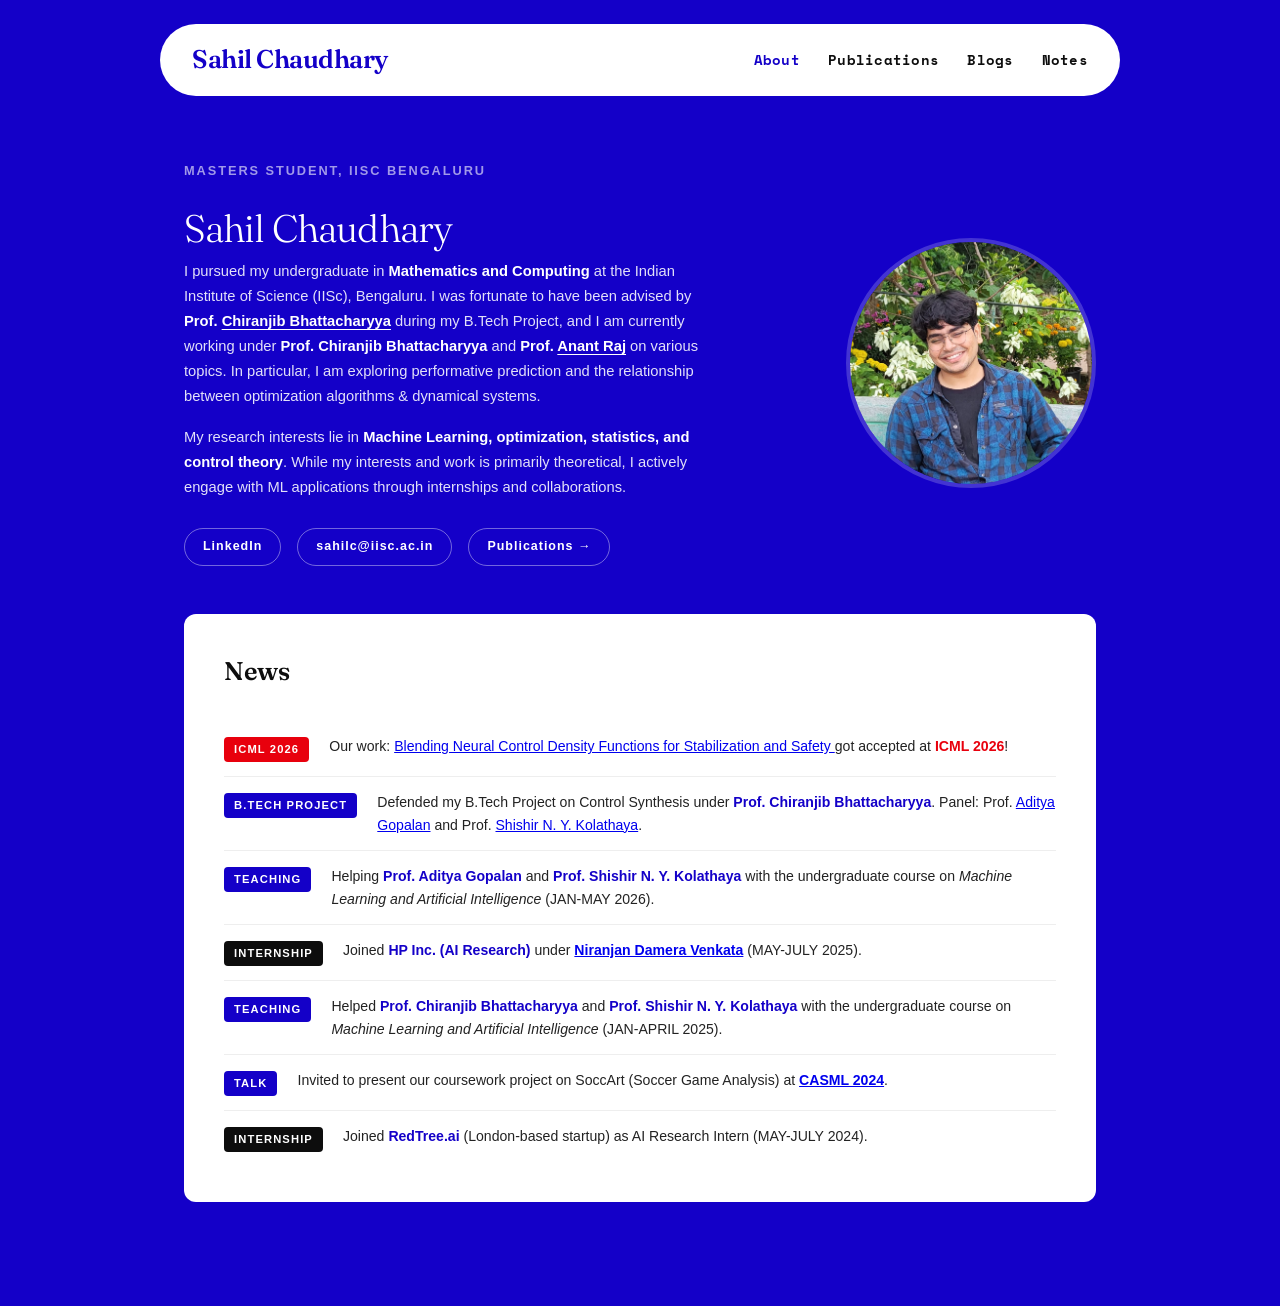
==== index.html @ 8eb92d59 "made some style changes" ====
<!DOCTYPE html>
<html lang="en">
<head>
  <meta charset="UTF-8" />
  <meta name="viewport" content="width=device-width, initial-scale=1.0" />
  <title>Sahil Chaudhary</title>
  <link rel="stylesheet" href="style.css" />
</head>
<body>

  <nav>
    <a href="index.html" class="nav-name">Sahil Chaudhary</a>
    <ul class="nav-links">
      <li><a href="index.html" class="active">About</a></li>
      <li><a href="publications.html">Publications</a></li>
      <li><a href="blogs.html">Blogs</a></li>
      <li><a href="notes.html">Notes</a></li>
    </ul>
  </nav>

  <div class="page">

    <!-- HERO -->
    <section class="hero">
      <div class="hero-text">
        <p class="role">Masters Student, IISc Bengaluru</p>
        <h1>Sahil Chaudhary</h1>
        <p>
          I pursued my undergraduate in <strong>Mathematics and Computing</strong> at the
          Indian Institute of Science (IISc), Bengaluru. I was fortunate to have been
          advised by <strong>Prof. <a href="https://mllab.csa.iisc.ac.in/">Chiranjib Bhattacharyya</a> </strong> during my B.Tech Project,
          and I am currently working under <strong>Prof. Chiranjib Bhattacharyya</strong> and <strong>Prof. <a href="https://anantrajml.github.io/">Anant Raj</a> </strong> on various topics. In particular, I am exploring performative prediction and the relationship between optimization algorithms & dynamical systems.
        </p>
        <p>
          My research interests lie in <strong>Machine Learning, optimization, statistics,
          and control theory</strong>. While my interests and work is primarily theoretical, I actively
          engage with ML applications through internships and collaborations.
        </p>
        <div class="contact-links">
          <a href="https://www.linkedin.com/in/sahil-chaudhary-a479a2197/" target="_blank">LinkedIn</a>
          <a href="mailto:sahilc@iisc.ac.in">sahilc@iisc.ac.in</a>
          <a href="publications.html">Publications →</a>
        </div>
      </div>
      <!-- Replace 'photo.jpg' with your actual photo filename -->
      <img src="photos/photo1.jpg" alt="Sahil Chaudhary" class="hero-photo" />
    </section>

    <!-- NEWS -->
    <div class="card">
      <h2>News</h2>

      <div class="news-item">
        <span class="news-tag red">ICML 2026</span>
        <span class="news-text">
          Our work: <a href="https://icml.cc/virtual/2026/poster/64872"> Blending Neural Control Density Functions for Stabilization and Safety </a> got accepted at
          <span class="highlight">ICML 2026</span>!
        </span>
      </div>

      <div class="news-item">
        <span class="news-tag">B.Tech Project</span>
        <span class="news-text">
          Defended my B.Tech Project on Control Synthesis under <strong>Prof. Chiranjib Bhattacharyya</strong>.
          Panel: Prof. <a href="https://ece.iisc.ac.in/~aditya/">Aditya Gopalan</a> and Prof. <a href="https://www.shishirny.com/">Shishir N. Y. Kolathaya</a>.
        </span>
      </div>

      <div class="news-item">
        <span class="news-tag">Teaching</span>
        <span class="news-text">
          Helping <strong>Prof. Aditya Gopalan</strong> and <strong>Prof. Shishir N. Y. Kolathaya</strong>
          with the undergraduate course on <em>Machine Learning and Artificial Intelligence</em> (JAN-MAY 2026).
        </span>
      </div>

      <div class="news-item">
        <span class="news-tag dark">Internship</span>
        <span class="news-text">
          Joined <strong>HP Inc. (AI Research)</strong> under <strong><a href="https://scholar.google.com/citations?user=daDIHuUAAAAJ&hl=en">Niranjan Damera Venkata</a></strong> (MAY-JULY 2025).
        </span>
      </div>

      <div class="news-item">
        <span class="news-tag">Teaching</span>
        <span class="news-text">
          Helped <strong>Prof. Chiranjib Bhattacharyya</strong> and <strong>Prof. Shishir N. Y. Kolathaya</strong>
          with the undergraduate course on <em>Machine Learning and Artificial Intelligence</em> (JAN-APRIL 2025).
        </span>
      </div>

      <div class="news-item">
        <span class="news-tag">Talk</span>
        <span class="news-text">
          Invited to present our coursework project on SoccArt (Soccer Game Analysis) at <strong><a href="https://drive.google.com/file/d/1hirgK0zY9FAe-H6pgL078__mzRMjhYb8/view?usp=sharing"> CASML 2024</a></strong>.
        </span>
      </div>

      <div class="news-item">
        <span class="news-tag dark">Internship</span>
        <span class="news-text">
          Joined <strong>RedTree.ai</strong> (London-based startup) as AI Research Intern (MAY-JULY 2024).
        </span>
      </div>

    </div>

  </div>

</body>
</html>
---- style.css ----
@import url('https://fonts.googleapis.com/css2?family=Space+Mono:wght@400;700&family=Fraunces:ital,wght@0,300;0,600;1,300&display=swap');

:root {
  --blue: #1400C8;
  --white: #FFFFFF;
  --off-white: #F4F2EE;
  --red: #E8000D;
  --dark: #0D0D0D;
  --card-bg: #FFFFFF;
  --text-muted: #555;
}

* {
  margin: 0;
  padding: 0;
  box-sizing: border-box;
}

html {
  scroll-behavior: smooth;
}

body {
  background: var(--blue);
  color: var(--white);
  font-family: Arial, Helvetica, sans-serif;
  font-size: 15px;
  line-height: 1.7;
  min-height: 100vh;
}

/* ── NAV ── */
nav {
  background: var(--white);
  border-radius: 999px;
  margin: 24px auto;
  max-width: 960px;
  padding: 14px 32px;
  display: flex;
  align-items: center;
  justify-content: space-between;
}

.nav-name {
  font-family: 'Fraunces', serif;
  font-weight: 600;
  font-size: 1.6rem;
  color: var(--blue);
  text-decoration: none;
  letter-spacing: -0.5px;
}

.nav-links {
  display: flex;
  gap: 28px;
  list-style: none;
}

.nav-links a {
  font-family: 'Space Mono', monospace;
  font-weight: 700;
  font-size: 0.85rem;
  color: var(--dark);
  text-decoration: none;
  letter-spacing: 0.02em;
  transition: color 0.2s;
}

.nav-links a:hover,
.nav-links a.active {
  color: var(--blue);
}

/* ── PAGE WRAPPER ── */
.page {
  max-width: 960px;
  margin: 0 auto;
  padding: 0 24px 80px;
}

/* ── HERO (About page) ── */
.hero {
  display: grid;
  grid-template-columns: 1fr auto;
  gap: 48px;
  align-items: center;
  padding: 40px 0 48px;
}

.hero-text h1 {
  font-family: 'Fraunces', serif;
  font-size: 2.4rem;
  font-weight: 300;
  line-height: 1.2;
  margin-bottom: 8px;
  letter-spacing: -1px;
}

.hero-text .role {
  font-size: 0.8rem;
  font-weight: 700;
  letter-spacing: 0.15em;
  text-transform: uppercase;
  color: rgba(255,255,255,0.6);
  margin-bottom: 24px;
}

.hero-text p {
  color: rgba(255,255,255,0.88);
  font-size: 0.92rem;
  margin-bottom: 16px;
  max-width: 520px;
}

.hero-text p strong {
  color: var(--white);
  font-weight: 700;
}

/* Links inside the blue hero section */
.hero-text a {
  color: #ffffff;
  text-underline-offset: 3px;
}

.hero-text a:hover {
  color: #FFFFFF;
}
.contact-links {
  display: flex;
  gap: 16px;
  margin-top: 28px;
  flex-wrap: wrap;
}

.contact-links a {
  color: var(--white);
  font-size: 0.78rem;
  font-weight: 700;
  letter-spacing: 0.08em;
  text-decoration: none;
  border: 1.5px solid rgba(255,255,255,0.4);
  padding: 7px 18px;
  border-radius: 999px;
  transition: all 0.2s;
}

.contact-links a:hover {
  background: var(--white);
  color: var(--blue);
  border-color: var(--white);
}

.hero-photo {
  width: 250px;
  height: 250px;
  border-radius: 50%;
  object-fit: cover;
  object-position: center top;
  border: 4px solid rgba(255, 255, 255, 0.2);
  flex-shrink: 0;
}

/* ── CARD ── */
.card {
  background: var(--card-bg);
  color: var(--dark);
  border-radius: 12px;
  padding: 36px 40px;
  margin-bottom: 24px;
}

.card h2 {
  font-family: 'Fraunces', serif;
  font-size: 1.6rem;
  font-weight: 600;
  margin-bottom: 28px;
  color: var(--dark);
}

/* ── NEWS ── */
.news-item {
  display: grid;
  grid-template-columns: auto 1fr;
  gap: 12px 20px;
  padding: 14px 0;
  border-bottom: 1px solid #eee;
  align-items: start;
}

.news-item:last-child {
  border-bottom: none;
}

.news-tag {
  font-size: 0.7rem;
  font-weight: 700;
  letter-spacing: 0.1em;
  text-transform: uppercase;
  background: var(--blue);
  color: var(--white);
  padding: 3px 10px;
  border-radius: 4px;
  white-space: nowrap;
  margin-top: 2px;
}

.news-tag.red { background: var(--red); }
.news-tag.dark { background: var(--dark); }

.news-text {
  font-size: 0.88rem;
  color: #222;
  line-height: 1.6;
}

.news-text strong { color: var(--blue); }
.news-text .highlight { color: var(--red); font-weight: 700; }

/* ── PUBLICATIONS ── */
.pub-item {
  padding: 20px 0;
  border-bottom: 1px solid #eee;
}

.pub-item:last-child { border-bottom: none; }

.pub-venue {
  font-size: 0.72rem;
  font-weight: 700;
  letter-spacing: 0.12em;
  text-transform: uppercase;
  color: var(--red);
  margin-bottom: 6px;
}

.pub-title {
  font-family: 'Fraunces', serif;
  font-size: 1.15rem;
  font-weight: 600;
  color: var(--dark);
  text-decoration: none;
  line-height: 1.4;
  display: block;
  margin-bottom: 8px;
  transition: color 0.2s;
}

.pub-title:hover { color: var(--blue); }

.pub-authors {
  font-size: 0.82rem;
  color: var(--text-muted);
}

.pub-links {
  margin-top: 10px;
  display: flex;
  gap: 10px;
}

.pub-links a {
  font-size: 0.75rem;
  font-weight: 700;
  letter-spacing: 0.06em;
  color: var(--blue);
  text-decoration: none;
  border: 1.5px solid var(--blue);
  padding: 4px 12px;
  border-radius: 4px;
  transition: all 0.2s;
}

.pub-links a:hover {
  background: var(--blue);
  color: var(--white);
}

/* ── BLOGS ── */
.blog-grid {
  display: grid;
  gap: 20px;
}

.blog-card {
  border: 1.5px solid #e8e8e8;
  border-radius: 10px;
  padding: 24px 28px;
  text-decoration: none;
  color: var(--dark);
  transition: all 0.2s;
  display: block;
}

.blog-card:hover {
  border-color: var(--blue);
  transform: translateY(-2px);
  box-shadow: 0 8px 24px rgba(20,0,200,0.08);
}

.blog-date {
  font-size: 0.72rem;
  font-weight: 700;
  letter-spacing: 0.1em;
  text-transform: uppercase;
  color: var(--text-muted);
  margin-bottom: 8px;
}

.blog-title {
  font-family: 'Fraunces', serif;
  font-size: 1.1rem;
  font-weight: 600;
  margin-bottom: 8px;
  line-height: 1.4;
}

.blog-excerpt {
  font-size: 0.85rem;
  color: var(--text-muted);
  line-height: 1.6;
}

.blog-tags {
  margin-top: 14px;
  display: flex;
  gap: 8px;
  flex-wrap: wrap;
}

.tag {
  font-size: 0.7rem;
  font-weight: 700;
  letter-spacing: 0.08em;
  text-transform: uppercase;
  background: #f0f0f8;
  color: var(--blue);
  padding: 3px 10px;
  border-radius: 4px;
}

/* ── NOTES ── */
.notes-section {
  margin-bottom: 32px;
}

.notes-section h3 {
  font-family: 'Fraunces', serif;
  font-size: 1.1rem;
  font-weight: 600;
  color: var(--dark);
  margin-bottom: 16px;
  padding-bottom: 10px;
  border-bottom: 2px solid #f0f0f0;
}

.note-item {
  display: flex;
  justify-content: space-between;
  align-items: center;
  padding: 12px 0;
  border-bottom: 1px dashed #eee;
  gap: 16px;
}

.note-item:last-child { border-bottom: none; }

.note-title {
  font-size: 0.88rem;
  color: var(--dark);
  text-decoration: none;
  transition: color 0.2s;
}

.note-title:hover { color: var(--blue); }

.note-meta {
  font-size: 0.72rem;
  font-weight: 700;
  letter-spacing: 0.06em;
  text-transform: uppercase;
  color: var(--text-muted);
  white-space: nowrap;
}

/* ── EMPTY STATE ── */
.empty-state {
  text-align: center;
  padding: 60px 20px;
  color: var(--text-muted);
}

.empty-state p {
  font-size: 0.88rem;
  margin-top: 12px;
}

/* ── PAGE HEADER (non-home pages) ── */
.page-header {
  padding: 36px 0 32px;
}

.page-header h1 {
  font-family: 'Fraunces', serif;
  font-size: 2rem;
  font-weight: 300;
  letter-spacing: -0.5px;
}

/* ── RESPONSIVE ── */
@media (max-width: 640px) {
  nav {
    border-radius: 16px;
    margin: 12px;
    padding: 14px 20px;
    flex-wrap: wrap;
    gap: 12px;
  }

  .nav-links { gap: 16px; }

  .hero {
    grid-template-columns: 1fr;
    text-align: center;
  }

  .hero-photo {
    width: 150px;
    height: 150px;
    margin: 0 auto;
    order: -1;
  }

  .contact-links { justify-content: center; }

  .card { padding: 24px 20px; }

  .news-item { grid-template-columns: 1fr; }
}
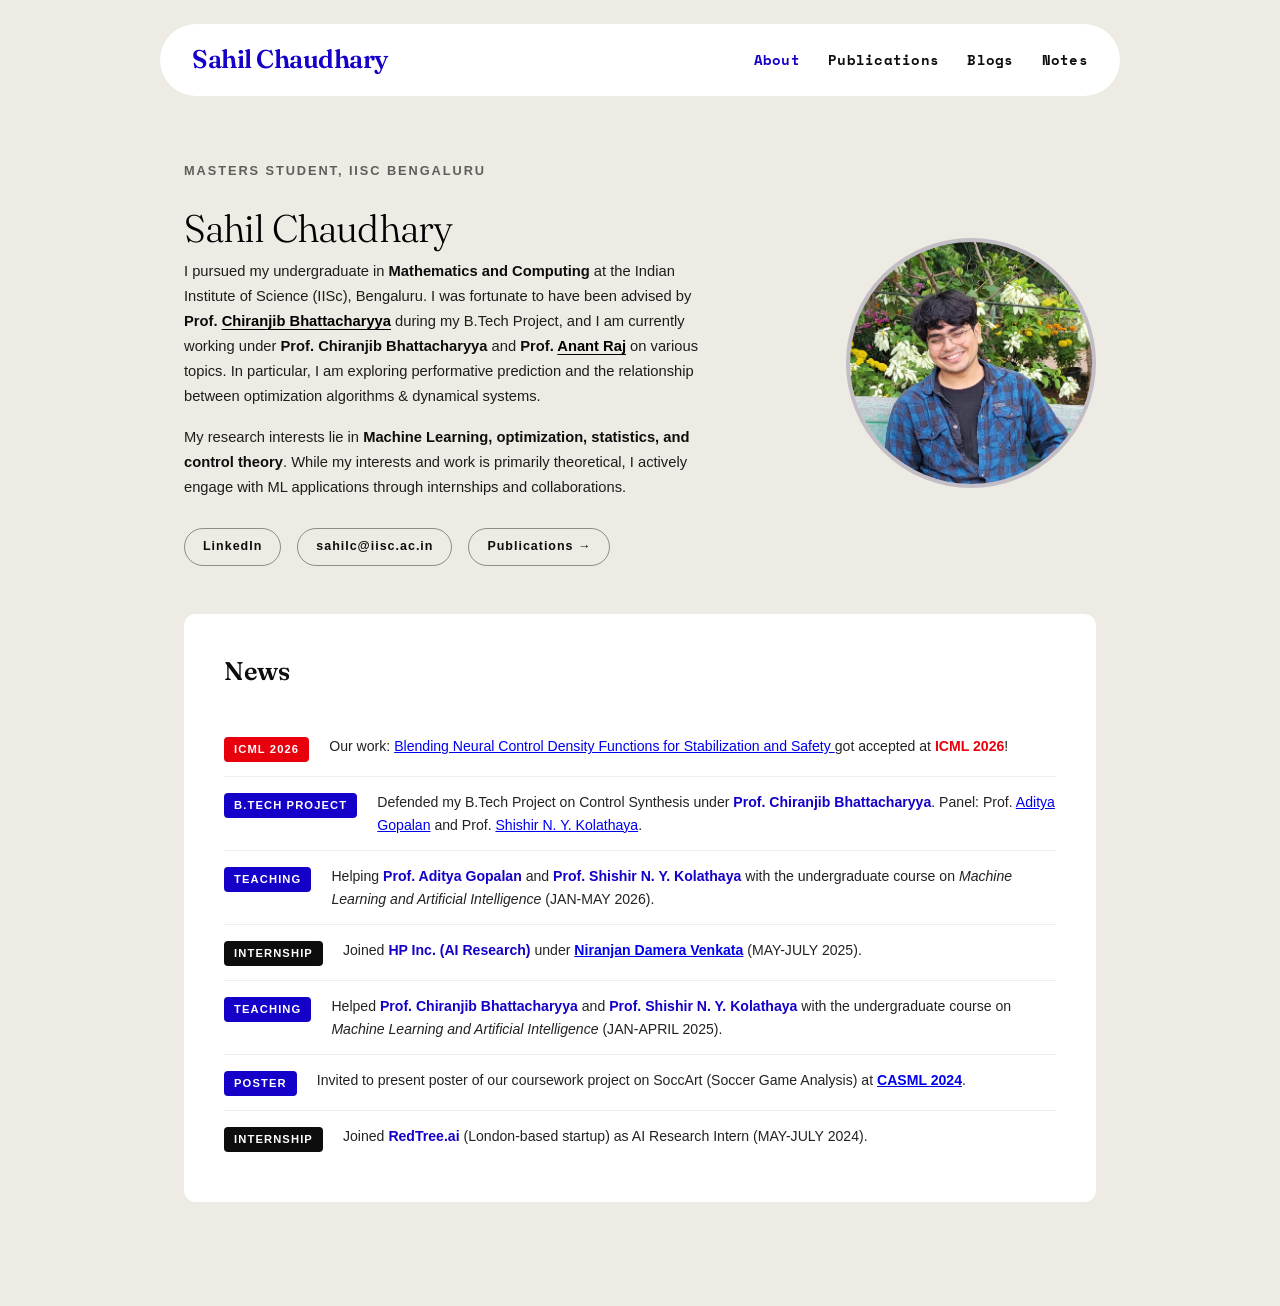
==== commit 0cb06917: "refactoring the code" ====
--- a/index.html
+++ b/index.html
@@ -90,9 +90,9 @@
       </div>
 
       <div class="news-item">
-        <span class="news-tag">Talk</span>
+        <span class="news-tag">Poster</span>
         <span class="news-text">
-          Invited to present our coursework project on SoccArt (Soccer Game Analysis) at <strong><a href="https://drive.google.com/file/d/1hirgK0zY9FAe-H6pgL078__mzRMjhYb8/view?usp=sharing"> CASML 2024</a></strong>.
+          Invited to present poster of our coursework project on SoccArt (Soccer Game Analysis) at <strong><a href="https://drive.google.com/file/d/1hirgK0zY9FAe-H6pgL078__mzRMjhYb8/view?usp=sharing"> CASML 2024</a></strong>.
         </span>
       </div>
 
--- a/style.css
+++ b/style.css
@@ -3,7 +3,7 @@
 :root {
   --blue: #1400C8;
   --white: #FFFFFF;
-  --off-white: #F4F2EE;
+  --off-white: #eeebe4;
   --red: #E8000D;
   --dark: #0D0D0D;
   --card-bg: #FFFFFF;
@@ -21,7 +21,7 @@
 }
 
 body {
-  background: var(--blue);
+  background: var(--off-white);
   color: var(--white);
   font-family: Arial, Helvetica, sans-serif;
   font-size: 15px;
@@ -71,7 +71,7 @@
   color: var(--blue);
 }
 
-/* ── PAGE WRAPPER ── */
+/* ──  WRAPPER ── */
 .page {
   max-width: 960px;
   margin: 0 auto;
@@ -94,6 +94,7 @@
   line-height: 1.2;
   margin-bottom: 8px;
   letter-spacing: -1px;
+  color: #000000;
 }
 
 .hero-text .role {
@@ -101,30 +102,31 @@
   font-weight: 700;
   letter-spacing: 0.15em;
   text-transform: uppercase;
-  color: rgba(255,255,255,0.6);
+  color: rgba(0, 0, 0, 0.6);
   margin-bottom: 24px;
 }
 
 .hero-text p {
-  color: rgba(255,255,255,0.88);
+  color: rgba(0, 0, 0, 0.88);
   font-size: 0.92rem;
   margin-bottom: 16px;
   max-width: 520px;
 }
 
 .hero-text p strong {
-  color: var(--white);
+  color: var(--dark);
   font-weight: 700;
 }
 
 /* Links inside the blue hero section */
 .hero-text a {
-  color: #ffffff;
+  color: #000000;
   text-underline-offset: 3px;
 }
 
 .hero-text a:hover {
-  color: #FFFFFF;
+  color: #202020;
+  /* color: var(--white); */
 }
 .contact-links {
   display: flex;
@@ -134,21 +136,21 @@
 }
 
 .contact-links a {
-  color: var(--white);
+  color: var(--dark);
   font-size: 0.78rem;
   font-weight: 700;
   letter-spacing: 0.08em;
   text-decoration: none;
-  border: 1.5px solid rgba(255,255,255,0.4);
+  border: 1.5px solid rgba(0, 0, 0, 0.4);
   padding: 7px 18px;
   border-radius: 999px;
   transition: all 0.2s;
 }
 
 .contact-links a:hover {
-  background: var(--white);
-  color: var(--blue);
-  border-color: var(--white);
+  background: var(--dark);
+  color: var(--white);
+  border-color: var(--dark);
 }
 
 .hero-photo {
@@ -157,7 +159,7 @@
   border-radius: 50%;
   object-fit: cover;
   object-position: center top;
-  border: 4px solid rgba(255, 255, 255, 0.2);
+  border: 4px solid rgba(21, 10, 76, 0.2);
   flex-shrink: 0;
 }
 
@@ -405,6 +407,7 @@
   font-size: 2rem;
   font-weight: 300;
   letter-spacing: -0.5px;
+  color: var(--dark);
 }
 
 /* ── RESPONSIVE ── */
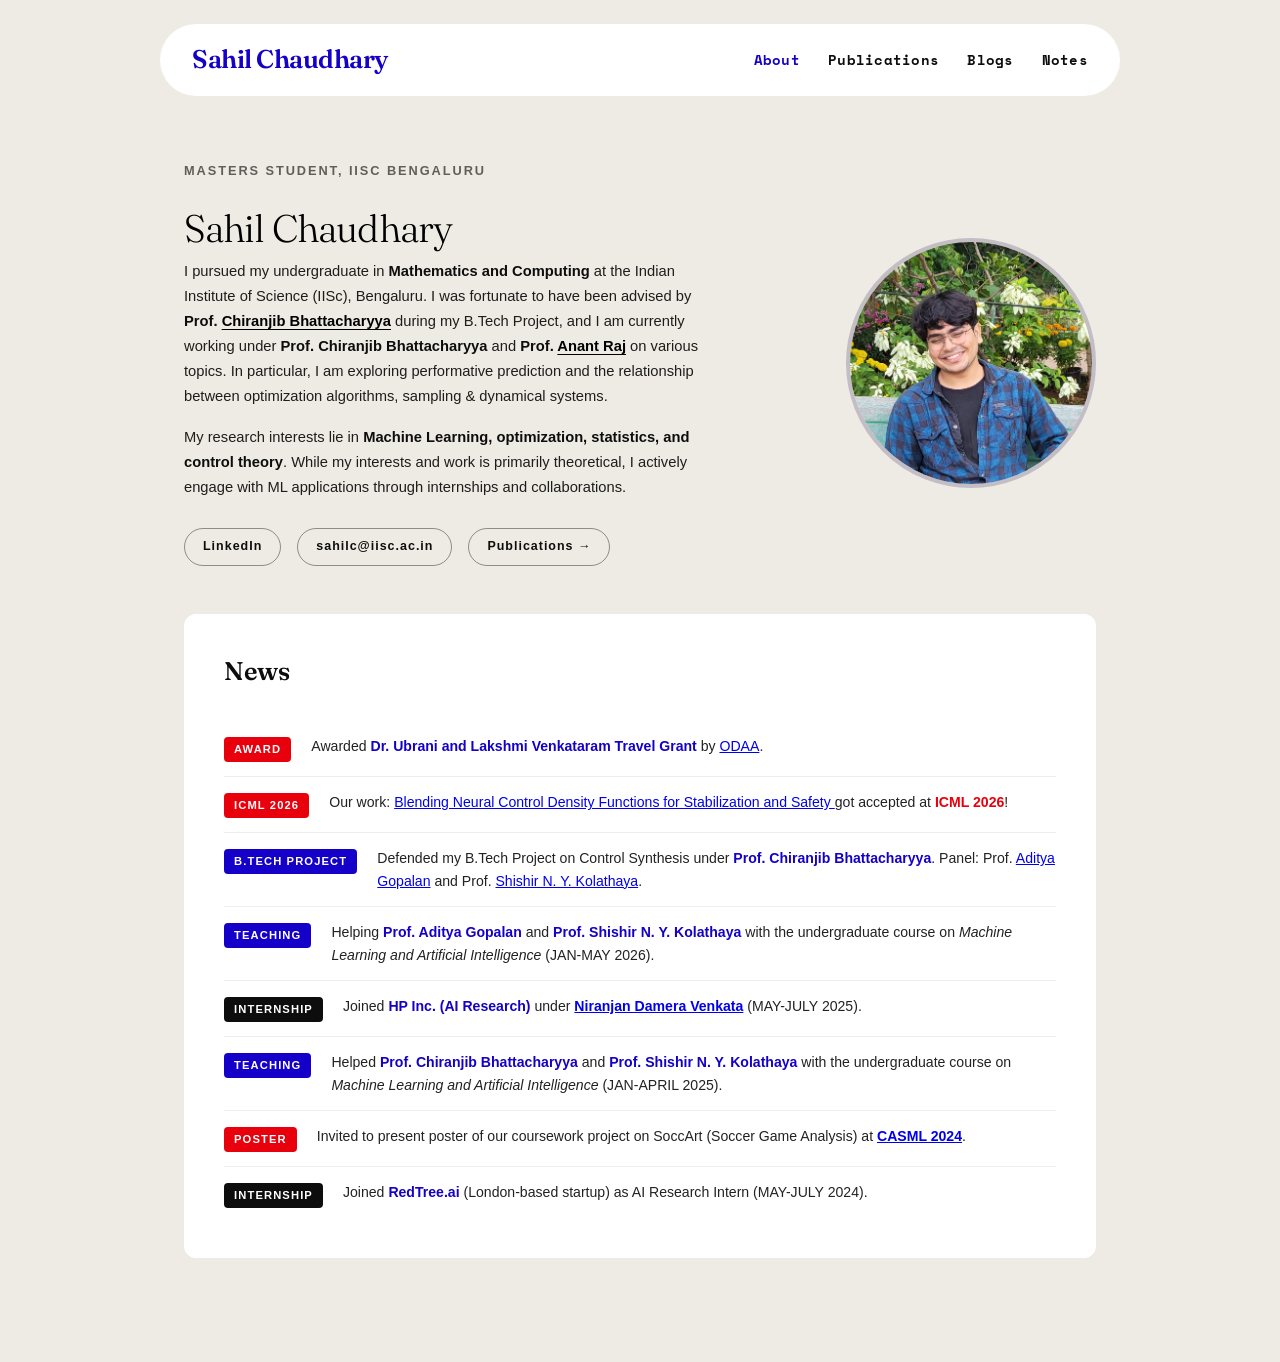
==== commit c08b6fd5: "Add files via upload" ====
--- a/index.html
+++ b/index.html
@@ -29,7 +29,7 @@
           I pursued my undergraduate in <strong>Mathematics and Computing</strong> at the
           Indian Institute of Science (IISc), Bengaluru. I was fortunate to have been
           advised by <strong>Prof. <a href="https://mllab.csa.iisc.ac.in/">Chiranjib Bhattacharyya</a> </strong> during my B.Tech Project,
-          and I am currently working under <strong>Prof. Chiranjib Bhattacharyya</strong> and <strong>Prof. <a href="https://anantrajml.github.io/">Anant Raj</a> </strong> on various topics. In particular, I am exploring performative prediction and the relationship between optimization algorithms & dynamical systems.
+          and I am currently working under <strong>Prof. Chiranjib Bhattacharyya</strong> and <strong>Prof. <a href="https://anantrajml.github.io/">Anant Raj</a> </strong> on various topics. In particular, I am exploring performative prediction and the relationship between optimization algorithms, sampling & dynamical systems.
         </p>
         <p>
           My research interests lie in <strong>Machine Learning, optimization, statistics,
@@ -50,6 +50,12 @@
     <div class="card">
       <h2>News</h2>
 
+      <div class="news-item">
+        <span class="news-tag red">Award</span>
+        <span class="news-text">
+          Awarded <strong>Dr. Ubrani and Lakshmi Venkataram Travel Grant</strong> by <a href="https://odaa.iisc.ac.in/ug-travel-grants/">ODAA</a>.
+        </span>
+      </div>
       <div class="news-item">
         <span class="news-tag red">ICML 2026</span>
         <span class="news-text">
@@ -90,7 +96,7 @@
       </div>
 
       <div class="news-item">
-        <span class="news-tag">Poster</span>
+        <span class="news-tag red">Poster</span>
         <span class="news-text">
           Invited to present poster of our coursework project on SoccArt (Soccer Game Analysis) at <strong><a href="https://drive.google.com/file/d/1hirgK0zY9FAe-H6pgL078__mzRMjhYb8/view?usp=sharing"> CASML 2024</a></strong>.
         </span>
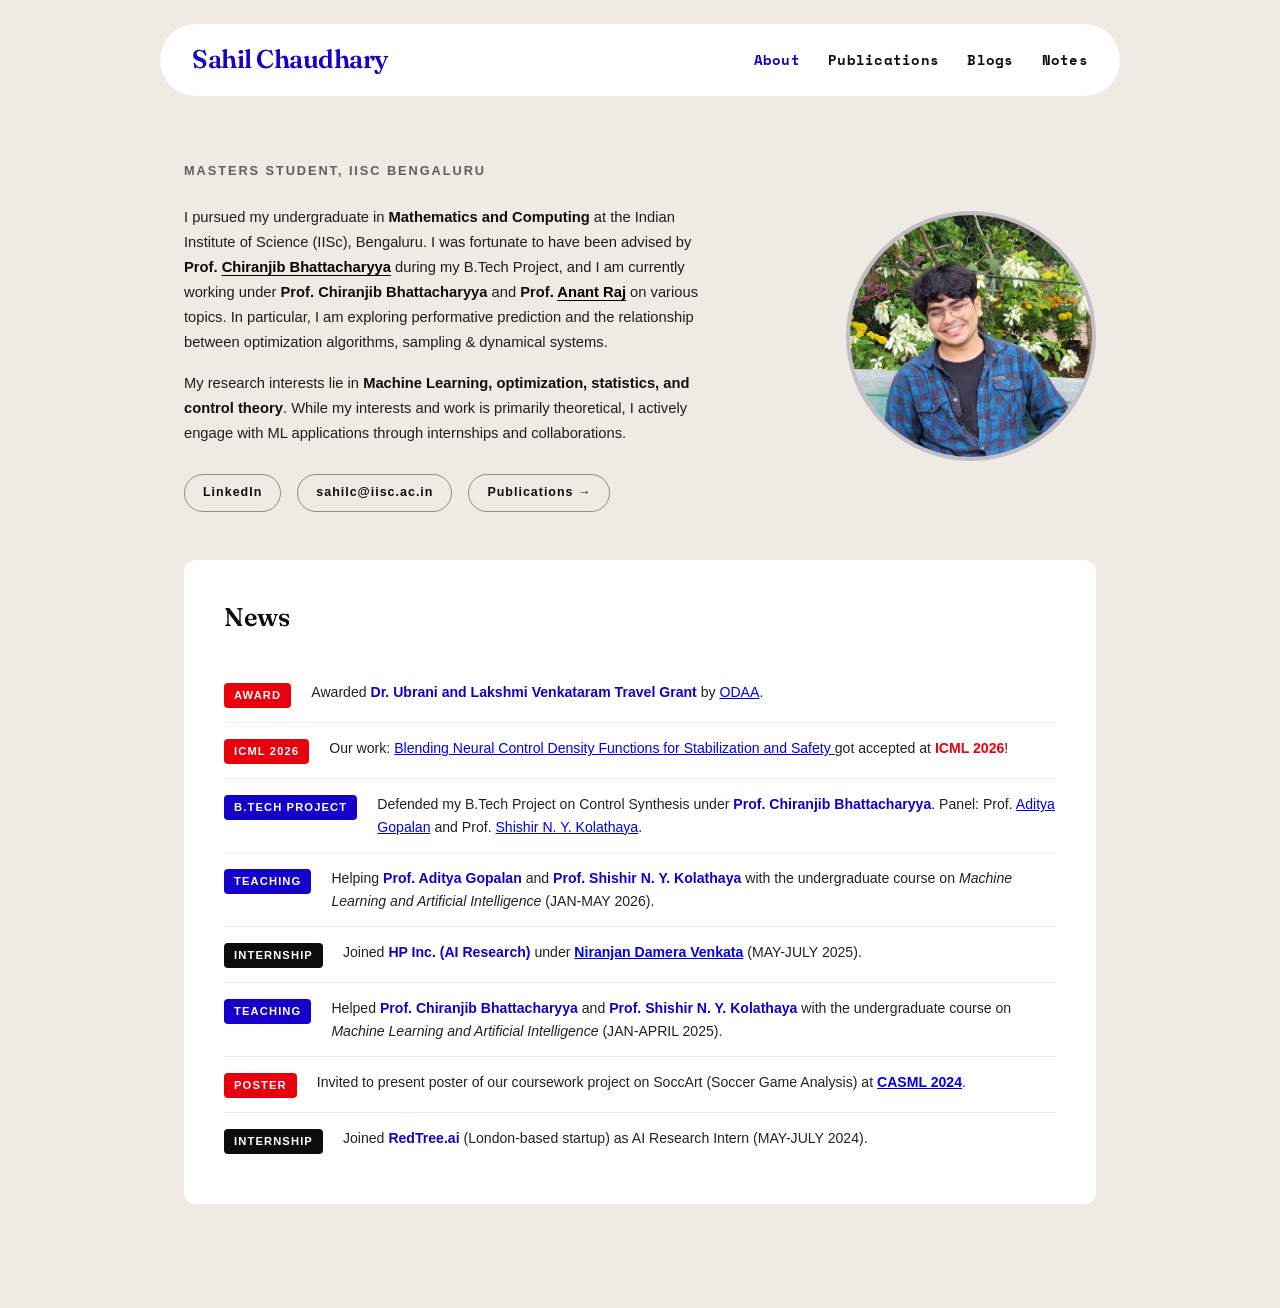
==== commit bb25ec43: "added the project page for ncdf" ====
--- a/index.html
+++ b/index.html
@@ -24,7 +24,6 @@
     <section class="hero">
       <div class="hero-text">
         <p class="role">Masters Student, IISc Bengaluru</p>
-        <h1>Sahil Chaudhary</h1>
         <p>
           I pursued my undergraduate in <strong>Mathematics and Computing</strong> at the
           Indian Institute of Science (IISc), Bengaluru. I was fortunate to have been
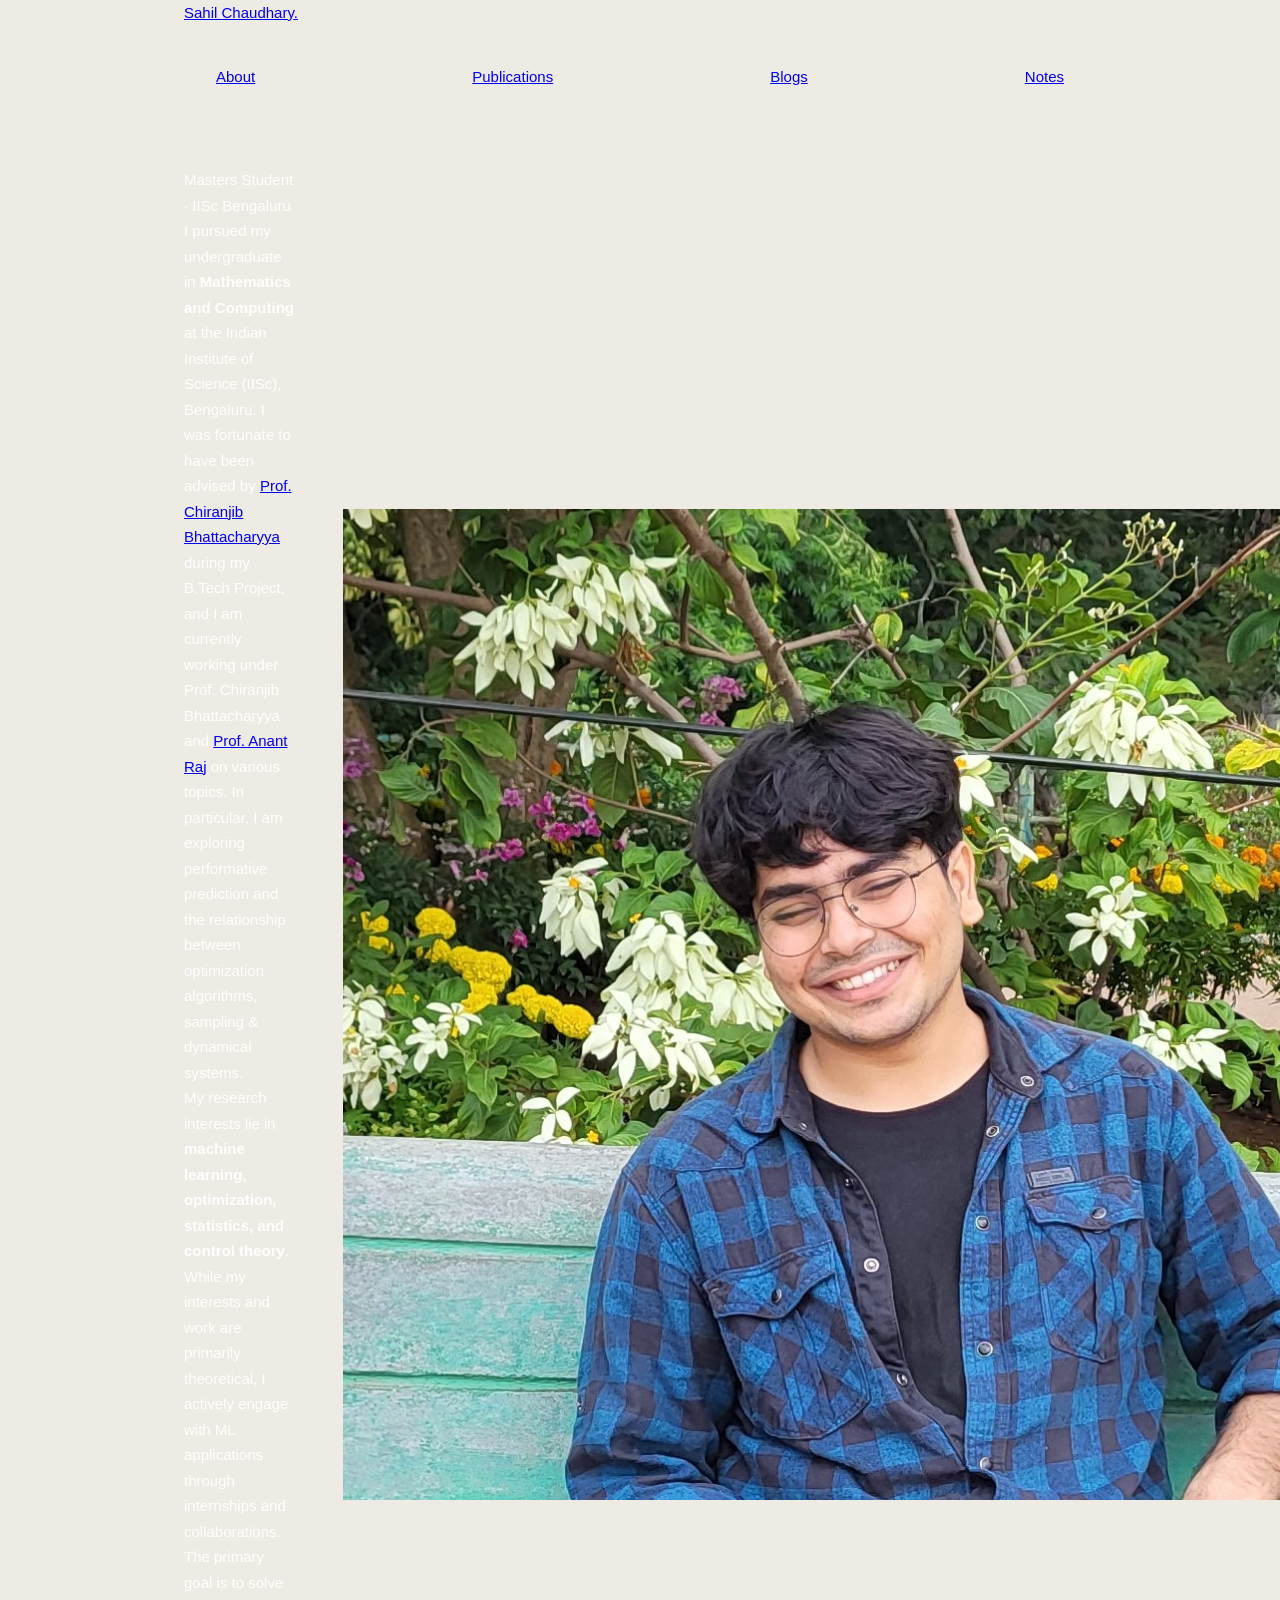
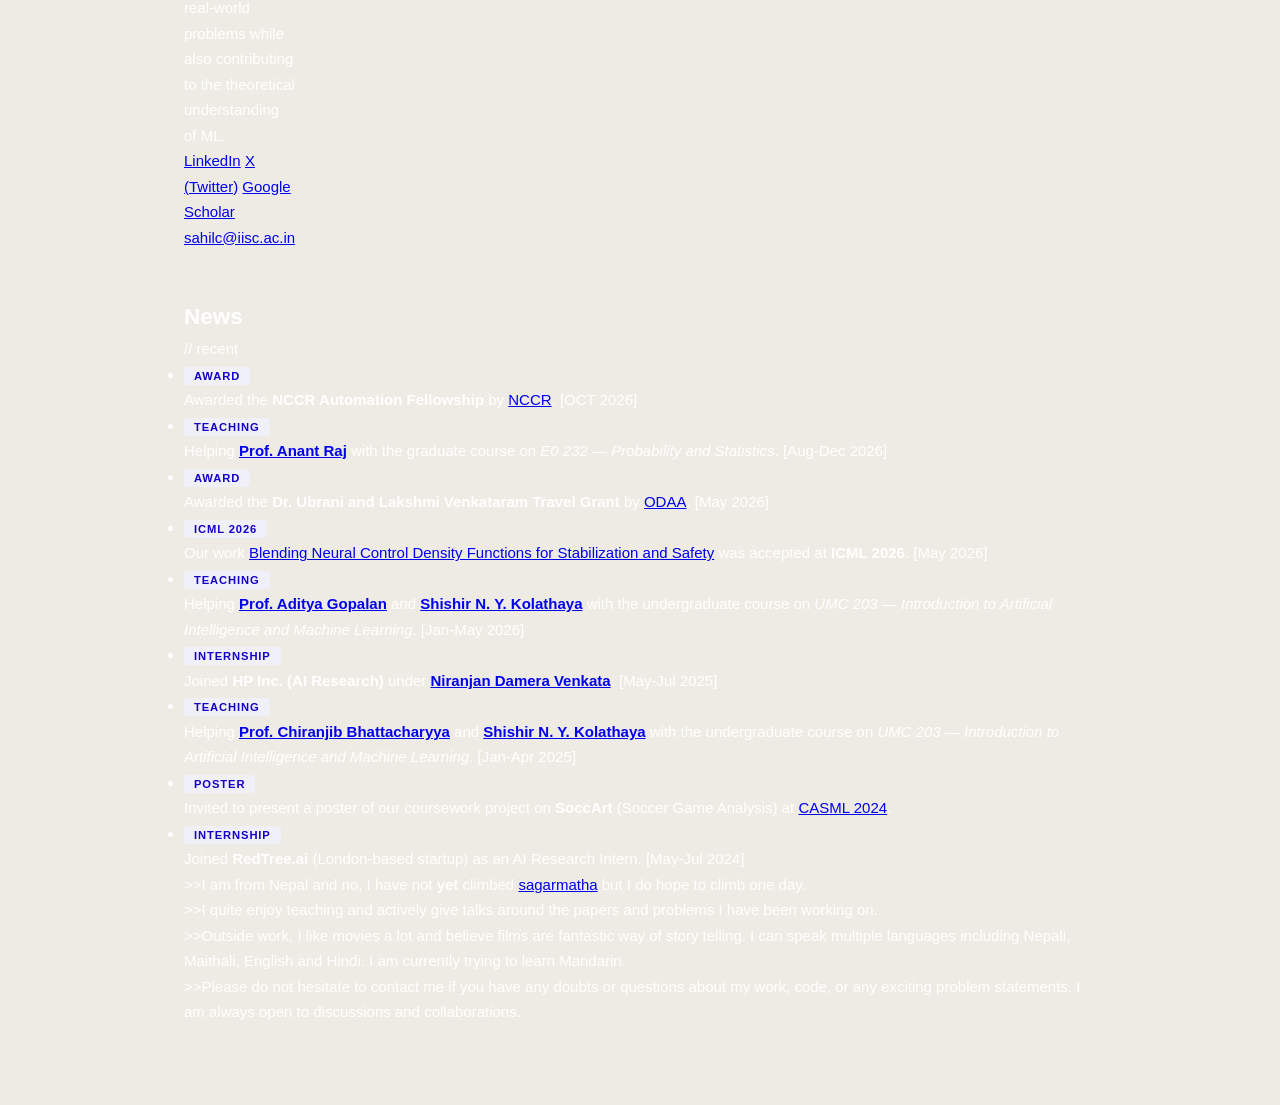
==== commit 18c95a24: "update the fellowship" ====
--- a/index.html
+++ b/index.html
@@ -4,113 +4,114 @@
   <meta charset="UTF-8" />
   <meta name="viewport" content="width=device-width, initial-scale=1.0" />
   <title>Sahil Chaudhary</title>
+  <link rel="preconnect" href="https://fonts.googleapis.com">
+  <link rel="preconnect" href="https://fonts.gstatic.com" crossorigin>
+  <link href="https://fonts.googleapis.com/css2?family=Fraunces:opsz,wght@9..144,400;9..144,500;9..144,600&family=Spectral:ital,wght@0,400;0,500;1,400&family=IBM+Plex+Mono:wght@400;500;600&display=swap" rel="stylesheet">
   <link rel="stylesheet" href="style.css" />
 </head>
 <body>
-
-  <nav>
-    <a href="index.html" class="nav-name">Sahil Chaudhary</a>
-    <ul class="nav-links">
-      <li><a href="index.html" class="active">About</a></li>
-      <li><a href="publications.html">Publications</a></li>
-      <li><a href="blogs.html">Blogs</a></li>
-      <li><a href="notes.html">Notes</a></li>
-    </ul>
-  </nav>
+  <div class="grain-layer" aria-hidden="true"></div>
 
   <div class="page">
+    <header class="nav">
+      <div class="wrap nav-inner">
+        <a class="brand" href="index.html">Sahil Chaudhary<span class="dot">.</span></a>
+        <nav class="menu" aria-label="Primary">
+          <a href="index.html" aria-current="page">About</a>
+          <a href="publications.html">Publications</a>
+          <a href="blogs.html">Blogs</a>
+          <a href="notes.html">Notes</a>
+        </nav>
+      </div>
+    </header>
 
-    <!-- HERO -->
-    <section class="hero">
-      <div class="hero-text">
-        <p class="role">Masters Student, IISc Bengaluru</p>
-        <p>
-          I pursued my undergraduate in <strong>Mathematics and Computing</strong> at the
-          Indian Institute of Science (IISc), Bengaluru. I was fortunate to have been
-          advised by <strong>Prof. <a href="https://mllab.csa.iisc.ac.in/">Chiranjib Bhattacharyya</a> </strong> during my B.Tech Project,
-          and I am currently working under <strong>Prof. Chiranjib Bhattacharyya</strong> and <strong>Prof. <a href="https://anantrajml.github.io/">Anant Raj</a> </strong> on various topics. In particular, I am exploring performative prediction and the relationship between optimization algorithms, sampling & dynamical systems.
-        </p>
-        <p>
-          My research interests lie in <strong>Machine Learning, optimization, statistics,
-          and control theory</strong>. While my interests and work is primarily theoretical, I actively
-          engage with ML applications through internships and collaborations.
-        </p>
-        <div class="contact-links">
-          <a href="https://www.linkedin.com/in/sahil-chaudhary-a479a2197/" target="_blank">LinkedIn</a>
-          <a href="mailto:sahilc@iisc.ac.in">sahilc@iisc.ac.in</a>
-          <a href="publications.html">Publications →</a>
+    <main class="wrap">
+      <!-- HERO -->
+      <div class="hero">
+        <div>
+          <p class="eyebrow">Masters Student &middot; IISc Bengaluru</p>
+
+          <div class="bio">
+            <p>I pursued my undergraduate in <strong>Mathematics and Computing</strong> at the Indian Institute of Science (IISc), Bengaluru. I was fortunate to have been advised by <span class="name"><a class="link" href="https://mllab.csa.iisc.ac.in/">Prof. Chiranjib Bhattacharyya</a></span> during my B.Tech Project, and I am currently working under <span class="name">Prof. Chiranjib Bhattacharyya</span> and <span class="name"><a class="link" href="https://anantrajml.github.io/">Prof. Anant Raj</a></span> on various topics. In particular, I am exploring performative prediction and the relationship between optimization algorithms, sampling &amp; dynamical systems.</p>
+            <p>My research interests lie in <strong>machine learning, optimization, statistics, and control theory</strong>. While my interests and work are primarily theoretical, I actively engage with ML applications through internships and collaborations. The primary goal is to solve real-world problems while also contributing to the theoretical understanding of ML.</p>
+          </div>
+
+          <div class="pills">
+            <a class="pill" href="https://www.linkedin.com/in/sahil-chaudhary-a479a2197/" target="_blank">LinkedIn</a>
+            <a class="pill" href="https://x.com/sahilch30832446" target="_blank">X (Twitter)</a>
+            <a class="pill" href="https://scholar.google.com/citations?user=_QTDV50AAAAJ&hl=en&authuser=1" target="_blank">Google Scholar</a>
+            <a class="pill" href="mailto:sahilc@iisc.ac.in">sahilc@iisc.ac.in</a>
+          </div>
         </div>
-      </div>
-      <!-- Replace 'photo.jpg' with your actual photo filename -->
-      <img src="photos/photo1.jpg" alt="Sahil Chaudhary" class="hero-photo" />
-    </section>
 
-    <!-- NEWS -->
-    <div class="card">
-      <h2>News</h2>
-
-      <div class="news-item">
-        <span class="news-tag red">Award</span>
-        <span class="news-text">
-          Awarded <strong>Dr. Ubrani and Lakshmi Venkataram Travel Grant</strong> by <a href="https://odaa.iisc.ac.in/ug-travel-grants/">ODAA</a>.
-        </span>
-      </div>
-      <div class="news-item">
-        <span class="news-tag red">ICML 2026</span>
-        <span class="news-text">
-          Our work: <a href="https://icml.cc/virtual/2026/poster/64872"> Blending Neural Control Density Functions for Stabilization and Safety </a> got accepted at
-          <span class="highlight">ICML 2026</span>!
-        </span>
+        <figure class="figure">
+          <div class="frame">
+            <img class="portrait" src="photos/photo1.jpg" alt="Sahil Chaudhary" />
+          </div>
+        </figure>
       </div>
 
-      <div class="news-item">
-        <span class="news-tag">B.Tech Project</span>
-        <span class="news-text">
-          Defended my B.Tech Project on Control Synthesis under <strong>Prof. Chiranjib Bhattacharyya</strong>.
-          Panel: Prof. <a href="https://ece.iisc.ac.in/~aditya/">Aditya Gopalan</a> and Prof. <a href="https://www.shishirny.com/">Shishir N. Y. Kolathaya</a>.
-        </span>
-      </div>
+      <!-- NEWS -->
+      <section class="news">
+       <div class="panel">
+        <div class="section-head">
+          <h2>News</h2>
+          <span class="kicker">// recent</span>
+        </div>
 
-      <div class="news-item">
-        <span class="news-tag">Teaching</span>
-        <span class="news-text">
-          Helping <strong>Prof. Aditya Gopalan</strong> and <strong>Prof. Shishir N. Y. Kolathaya</strong>
-          with the undergraduate course on <em>Machine Learning and Artificial Intelligence</em> (JAN-MAY 2026).
-        </span>
-      </div>
+        <ul class="log">
+          <li class="reveal">
+            <span class="tag red">Award</span>
+            <p class="entry">Awarded the <strong>NCCR Automation Fellowship</strong> by <a class="link" href="https://nccr-automation.ch/">NCCR</a>. <span class="when">[OCT 2026]</span></p>
+          </li>
+          <li class="reveal">
+            <span class="tag blue">Teaching</span>
+            <p class="entry">Helping <strong><a href="https://anantrajml.github.io/">Prof. Anant Raj</a></strong> with the graduate course on <em>E0 232 — Probability and Statistics</em>. <span class="when">[Aug-Dec 2026]</span></p>
+          </li>
+          <li class="reveal">
+            <span class="tag red">Award</span>
+            <p class="entry">Awarded the <strong>Dr. Ubrani and Lakshmi Venkataram Travel Grant</strong> by <a class="link" href="https://odaa.iisc.ac.in/ug-travel-grants/">ODAA</a>. <span class="when">[May 2026]</span></p>
+          </li>
+          <li class="reveal">
+            <span class="tag red">ICML 2026</span>
+            <p class="entry">Our work <a class="link" href="https://icml.cc/virtual/2026/poster/64872">Blending Neural Control Density Functions for Stabilization and Safety</a> was accepted at <strong>ICML 2026</strong>. <span class="when">[May 2026]</span></p>
+          </li>
+          <li class="reveal">
+            <span class="tag blue">Teaching</span>
+            <p class="entry">Helping <strong><a href="https://ece.iisc.ac.in/~aditya/">Prof. Aditya Gopalan</a></strong> and <strong><a href="https://www.shishirny.com/"> Shishir N. Y. Kolathaya</a></strong> with the undergraduate course on <em>UMC 203 — Introduction to Artificial Intelligence and Machine Learning</em>. <span class="when">[Jan-May 2026]</span></p>
+          </li>
+          <li class="reveal">
+            <span class="tag ink">Internship</span>
+            <p class="entry">Joined <strong>HP Inc. (AI Research)</strong> under <strong><a class="link" href="https://scholar.google.com/citations?user=daDIHuUAAAAJ&hl=en">Niranjan Damera Venkata</a></strong>. <span class="when">[May-Jul 2025]</span></p>
+          </li>
+          <li class="reveal">
+            <span class="tag blue">Teaching</span>
+            <p class="entry">Helping <strong><a href="https://mllab.csa.iisc.ac.in/">Prof. Chiranjib Bhattacharyya</a></strong> and <strong><a href="https://www.shishirny.com/"> Shishir N. Y. Kolathaya</a></strong> with the undergraduate course on <em>UMC 203 — Introduction to Artificial Intelligence and Machine Learning</em>. <span class="when">[Jan-Apr 2025]</span></p>
+          </li>
+          <li class="reveal">
+            <span class="tag red">Poster</span>
+            <p class="entry">Invited to present a poster of our coursework project on <strong>SoccArt</strong> (Soccer Game Analysis) at <a class="link" href="https://drive.google.com/file/d/1hirgK0zY9FAe-H6pgL078__mzRMjhYb8/view?usp=sharing">CASML 2024</a>.</p>
+          </li>
+          <li class="reveal">
+            <span class="tag ink">Internship</span>
+            <p class="entry">Joined <strong>RedTree.ai</strong> (London-based startup) as an AI Research Intern. <span class="when">[May-Jul 2024]</span></p>
+          </li>
+        </ul>
+       </div>
+      </section>
 
-      <div class="news-item">
-        <span class="news-tag dark">Internship</span>
-        <span class="news-text">
-          Joined <strong>HP Inc. (AI Research)</strong> under <strong><a href="https://scholar.google.com/citations?user=daDIHuUAAAAJ&hl=en">Niranjan Damera Venkata</a></strong> (MAY-JULY 2025).
-        </span>
-      </div>
-
-      <div class="news-item">
-        <span class="news-tag">Teaching</span>
-        <span class="news-text">
-          Helped <strong>Prof. Chiranjib Bhattacharyya</strong> and <strong>Prof. Shishir N. Y. Kolathaya</strong>
-          with the undergraduate course on <em>Machine Learning and Artificial Intelligence</em> (JAN-APRIL 2025).
-        </span>
-      </div>
-
-      <div class="news-item">
-        <span class="news-tag red">Poster</span>
-        <span class="news-text">
-          Invited to present poster of our coursework project on SoccArt (Soccer Game Analysis) at <strong><a href="https://drive.google.com/file/d/1hirgK0zY9FAe-H6pgL078__mzRMjhYb8/view?usp=sharing"> CASML 2024</a></strong>.
-        </span>
-      </div>
-
-      <div class="news-item">
-        <span class="news-tag dark">Internship</span>
-        <span class="news-text">
-          Joined <strong>RedTree.ai</strong> (London-based startup) as AI Research Intern (MAY-JULY 2024).
-        </span>
-      </div>
-
-    </div>
-
+      <!-- NOTE -->
+      <section class="note">
+        <div class="note-card">
+          <p><span class="arw">&gt;&gt;</span><span>I am from Nepal and no, I have not <strong>yet</strong> climbed <a href="https://en.wiktionary.org/wiki/Sagarmatha">sagarmatha</a> but I do hope to climb one day. </span></p>
+          <p><span class="arw">&gt;&gt;</span><span>I quite enjoy teaching and actively give talks around the papers and problems I have been working on.</span></p>
+          <p><span class="arw">&gt;&gt;</span><span>Outside work, I like movies a lot and believe films are fantastic way of story telling. I can speak multiple languages including Nepali, Maithali, English and Hindi. I am currently trying to learn Mandarin.</span></p>
+          <p><span class="arw">&gt;&gt;</span><span>Please do not hesitate to contact me if you have any doubts or questions about my work, code, or any exciting problem statements. I am always open to discussions and collaborations.</span></p>
+        </div>
+      </section>
+    </main>
   </div>
 
+  <script src="script.js"></script>
 </body>
 </html>
--- a/style.css
+++ b/style.css
@@ -31,7 +31,7 @@
 
 /* ── NAV ── */
 nav {
-  background: var(--white);
+  background: var(--off-white);
   border-radius: 999px;
   margin: 24px auto;
   max-width: 960px;
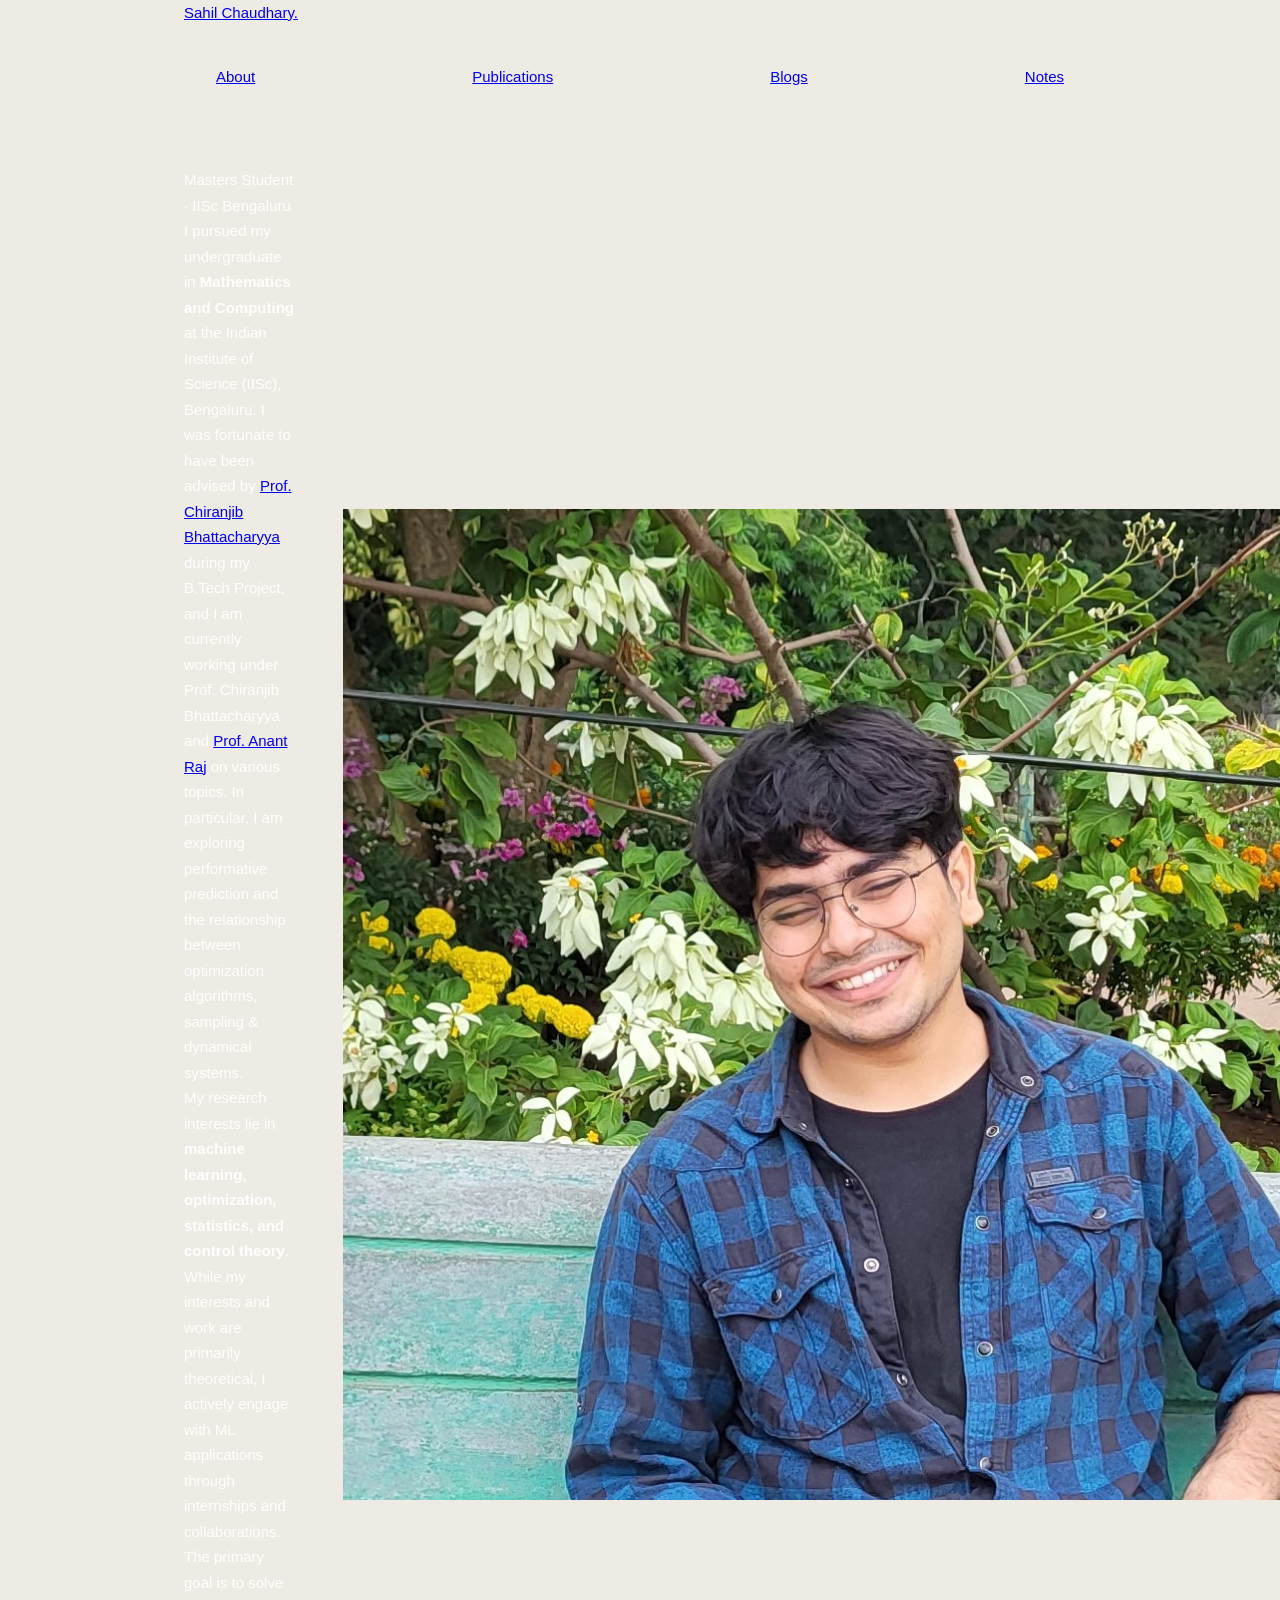
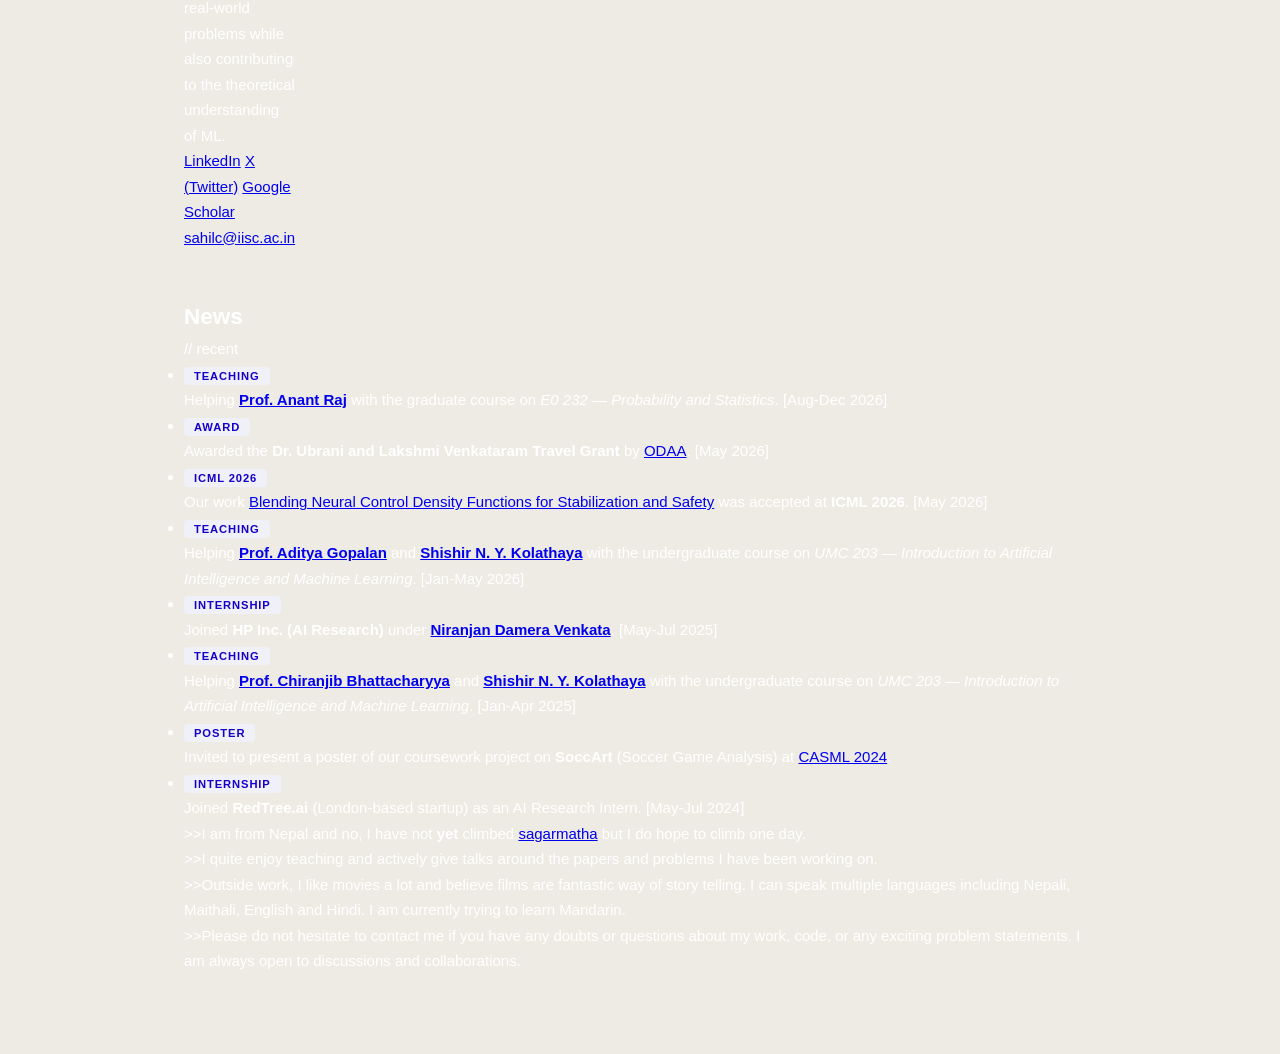
==== commit b161ed58: "updates" ====
--- a/index.html
+++ b/index.html
@@ -60,10 +60,10 @@
         </div>
 
         <ul class="log">
-          <li class="reveal">
+          <!-- <li class="reveal">
             <span class="tag red">Award</span>
-            <p class="entry">Awarded the <strong>NCCR Automation Fellowship</strong> by <a class="link" href="https://nccr-automation.ch/">NCCR</a>. <span class="when">[OCT 2026]</span></p>
-          </li>
+            <p class="entry">Awarded the <strong>NCCR Automation Fellowship</strong> by <a class="link" href="https://nccr-automation.ch/">NCCR</a>. <span class="when">[Nov 2026]</span></p>
+          </li> -->
           <li class="reveal">
             <span class="tag blue">Teaching</span>
             <p class="entry">Helping <strong><a href="https://anantrajml.github.io/">Prof. Anant Raj</a></strong> with the graduate course on <em>E0 232 — Probability and Statistics</em>. <span class="when">[Aug-Dec 2026]</span></p>
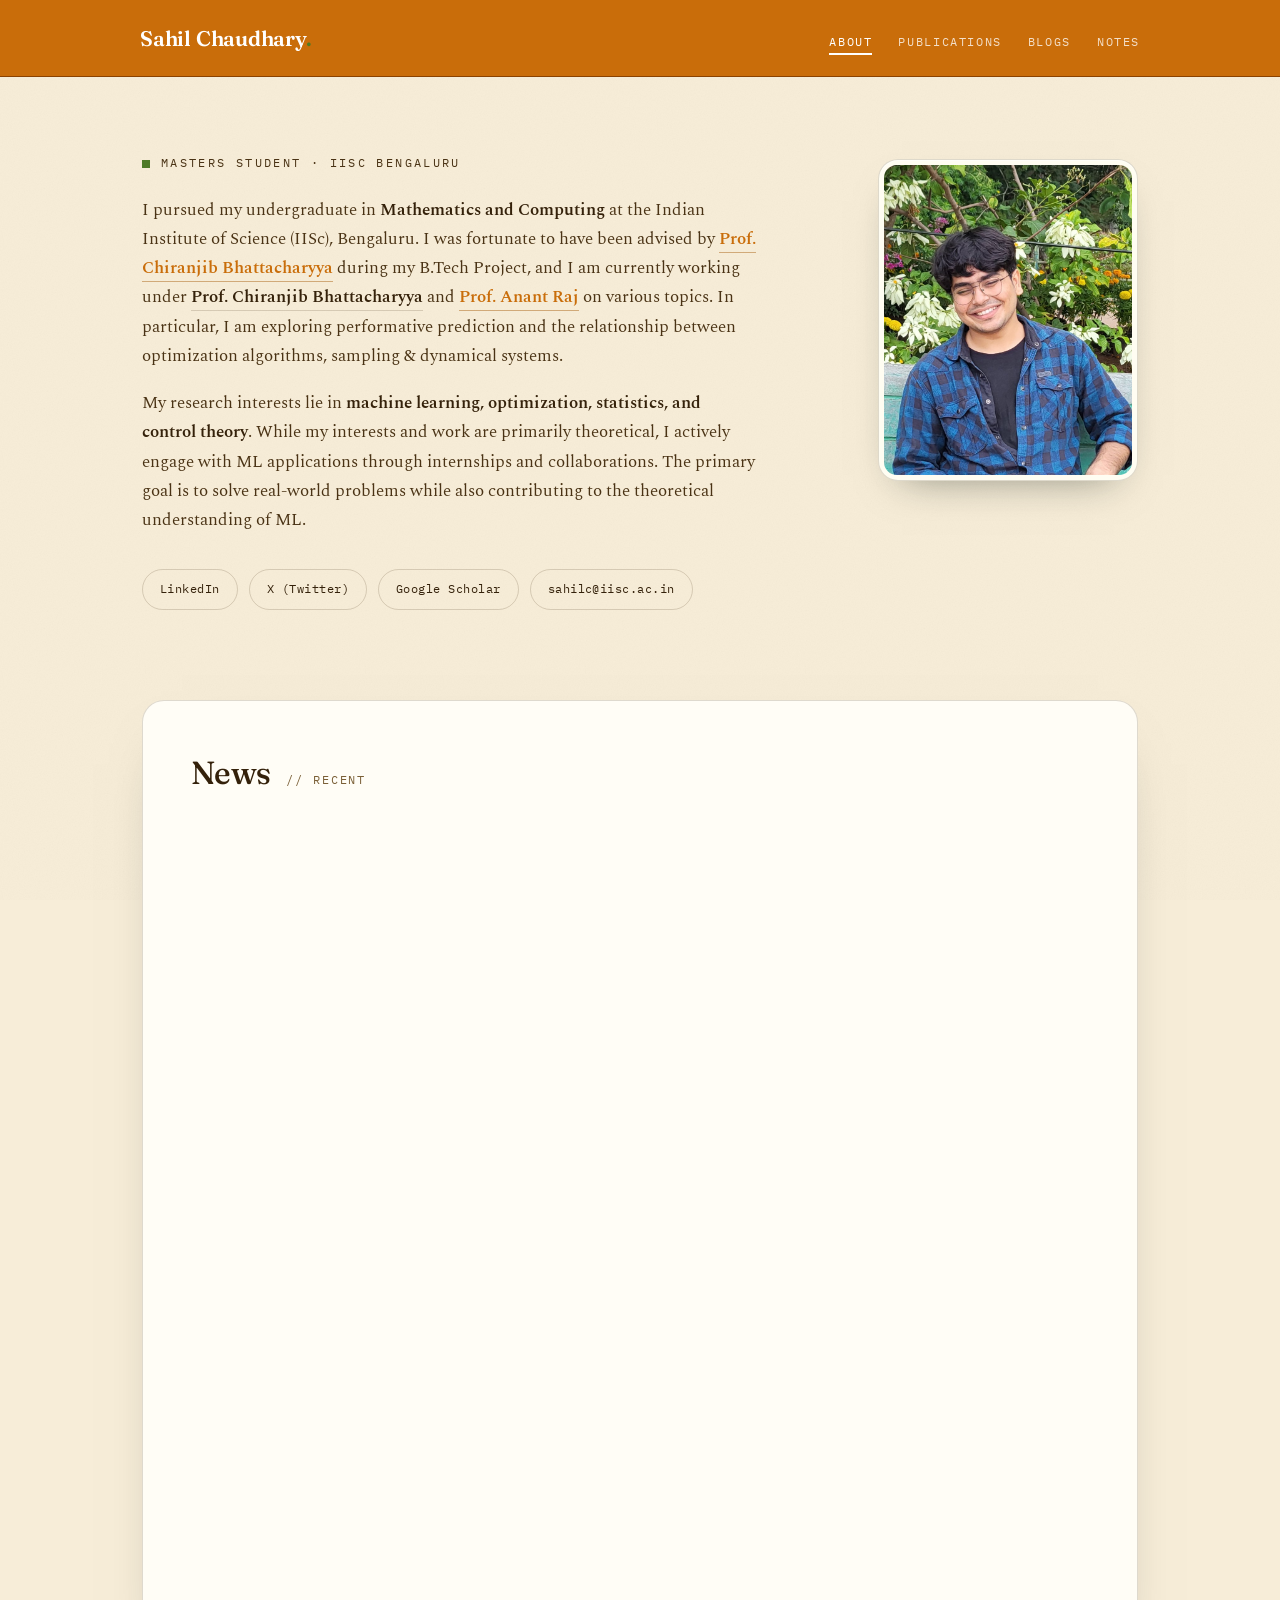
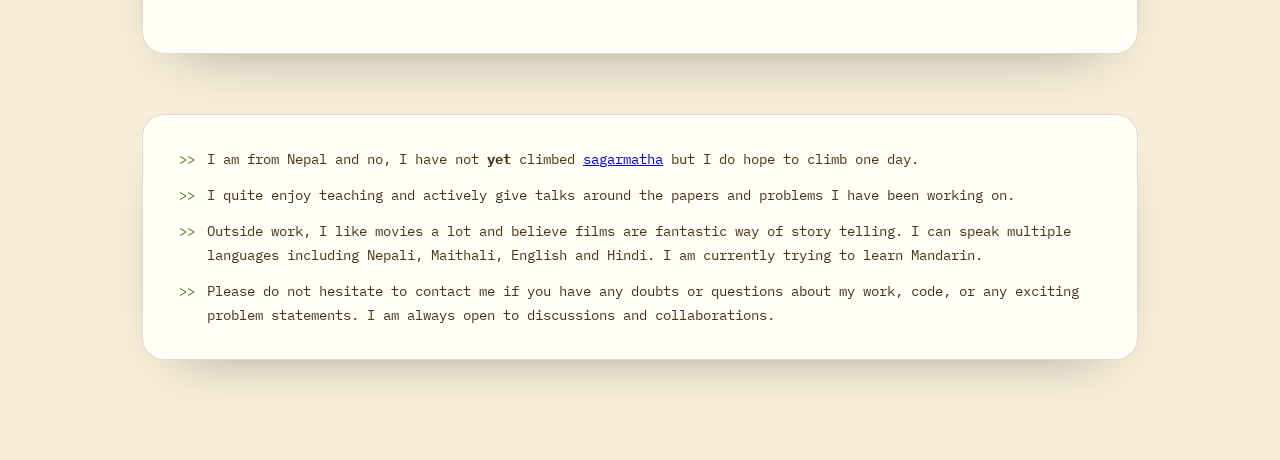
==== commit f4289c9b: "nccr updates" ====
--- a/index.html
+++ b/index.html
@@ -7,7 +7,8 @@
   <link rel="preconnect" href="https://fonts.googleapis.com">
   <link rel="preconnect" href="https://fonts.gstatic.com" crossorigin>
   <link href="https://fonts.googleapis.com/css2?family=Fraunces:opsz,wght@9..144,400;9..144,500;9..144,600&family=Spectral:ital,wght@0,400;0,500;1,400&family=IBM+Plex+Mono:wght@400;500;600&display=swap" rel="stylesheet">
-  <link rel="stylesheet" href="style.css" />
+  <!-- <link rel="stylesheet" href="style.css" /> -->
+  <link rel="stylesheet" href="style-marigold.css" />
 </head>
 <body>
   <div class="grain-layer" aria-hidden="true"></div>
@@ -60,13 +61,13 @@
         </div>
 
         <ul class="log">
-          <!-- <li class="reveal">
+          <li class="reveal">
             <span class="tag red">Award</span>
             <p class="entry">Awarded the <strong>NCCR Automation Fellowship</strong> by <a class="link" href="https://nccr-automation.ch/">NCCR</a>. <span class="when">[Nov 2026]</span></p>
-          </li> -->
+          </li>
           <li class="reveal">
             <span class="tag blue">Teaching</span>
-            <p class="entry">Helping <strong><a href="https://anantrajml.github.io/">Prof. Anant Raj</a></strong> with the graduate course on <em>E0 232 — Probability and Statistics</em>. <span class="when">[Aug-Dec 2026]</span></p>
+            <p class="entry">Helping <span class="name"><a href="https://anantrajml.github.io/">Prof. Anant Raj</a></span> with the graduate course on <em>E0 232 — Probability and Statistics</em>. <span class="when">[Aug-Dec 2026]</span></p>
           </li>
           <li class="reveal">
             <span class="tag red">Award</span>
@@ -78,15 +79,15 @@
           </li>
           <li class="reveal">
             <span class="tag blue">Teaching</span>
-            <p class="entry">Helping <strong><a href="https://ece.iisc.ac.in/~aditya/">Prof. Aditya Gopalan</a></strong> and <strong><a href="https://www.shishirny.com/"> Shishir N. Y. Kolathaya</a></strong> with the undergraduate course on <em>UMC 203 — Introduction to Artificial Intelligence and Machine Learning</em>. <span class="when">[Jan-May 2026]</span></p>
+            <p class="entry">Helping <span class="name"><a href="https://ece.iisc.ac.in/~aditya/">Prof. Aditya Gopalan</a></span> and <span class="name"><a href="https://www.shishirny.com/"> Shishir N. Y. Kolathaya</a></span> with the undergraduate course on <em>UMC 203 — Introduction to Artificial Intelligence and Machine Learning</em>. <span class="when">[Jan-May 2026]</span></p>
           </li>
           <li class="reveal">
             <span class="tag ink">Internship</span>
-            <p class="entry">Joined <strong>HP Inc. (AI Research)</strong> under <strong><a class="link" href="https://scholar.google.com/citations?user=daDIHuUAAAAJ&hl=en">Niranjan Damera Venkata</a></strong>. <span class="when">[May-Jul 2025]</span></p>
+            <p class="entry">Joined <strong>HP Inc. (AI Research)</strong> under <span class="name"><a class="link" href="https://scholar.google.com/citations?user=daDIHuUAAAAJ&hl=en">Niranjan Damera Venkata</a></span>. <span class="when">[May-Jul 2025]</span></p>
           </li>
           <li class="reveal">
             <span class="tag blue">Teaching</span>
-            <p class="entry">Helping <strong><a href="https://mllab.csa.iisc.ac.in/">Prof. Chiranjib Bhattacharyya</a></strong> and <strong><a href="https://www.shishirny.com/"> Shishir N. Y. Kolathaya</a></strong> with the undergraduate course on <em>UMC 203 — Introduction to Artificial Intelligence and Machine Learning</em>. <span class="when">[Jan-Apr 2025]</span></p>
+            <p class="entry">Helping <span class="name"><a href="https://mllab.csa.iisc.ac.in/">Prof. Chiranjib Bhattacharyya</a></span> and <span class="name"><a href="https://www.shishirny.com/"> Shishir N. Y. Kolathaya</a></span> with the undergraduate course on <em>UMC 203 — Introduction to Artificial Intelligence and Machine Learning</em>. <span class="when">[Jan-Apr 2025]</span></p>
           </li>
           <li class="reveal">
             <span class="tag red">Poster</span>
--- a/style-marigold.css
+++ b/style-marigold.css
@@ -0,0 +1,278 @@
+/* ============================================================
+   MARIGOLD THEME — drop-in replacement for style.css
+   Palette drawn from marigold petals (warm orange/amber)
+   with leaf-green accents. Structure/classes unchanged, so
+   index.html, publications.html, blogs.html, notes.html all
+   work as-is.
+   ============================================================ */
+:root{
+  --paper:#f7edd8;
+  --ink:#34210a;
+  --ink-soft:#4a3315;
+  --ink-faint:#7a5f36;
+  --pen-blue:#c96d0a;
+  --pen-blue-deep:#8a4200;
+  --pen-red:#4e7a26;
+  --line:rgba(74,52,24,.10);
+  --line-strong:rgba(74,52,24,.18);
+  --frame:#fffdf2;
+  --grain:.05;
+  --serif:"Spectral",Georgia,serif;
+  --display:"Fraunces",Georgia,serif;
+  --mono:"IBM Plex Mono",ui-monospace,SFMono-Regular,Menlo,monospace;
+}
+
+*{box-sizing:border-box;}
+html{scroll-behavior:smooth;}
+body{
+  margin:0;
+  background:var(--paper);
+  color:var(--ink);
+  font-family:var(--serif);
+  font-size:17px;
+  line-height:1.72;
+  -webkit-font-smoothing:antialiased;
+  text-rendering:optimizeLegibility;
+}
+
+/* ---- film grain (fixed, opacity driven by scroll) ---- */
+.grain-layer{
+  position:fixed; inset:0; z-index:1; pointer-events:none;
+  mix-blend-mode:multiply;
+  opacity:var(--grain);
+  transition:opacity .25s linear;
+  background-image:url("data:image/svg+xml;utf8,<svg xmlns='http://www.w3.org/2000/svg' width='220' height='220'><filter id='n'><feTurbulence type='fractalNoise' baseFrequency='0.82' numOctaves='2' stitchTiles='stitch'/><feColorMatrix type='saturate' values='0'/></filter><rect width='100%25' height='100%25' filter='url(%23n)'/></svg>");
+  background-size:220px 220px;
+}
+
+.page{position:relative; z-index:2;}
+.wrap{max-width:1000px; margin:0 auto; padding:0 2px;}
+
+/* ---- top nav ---- */
+header.nav{
+  position:sticky; top:0; z-index:20;
+  background:var(--pen-blue);
+  border-bottom:1px solid var(--pen-blue-deep);
+}
+.nav-inner{display:flex; align-items:baseline; justify-content:space-between; padding:20px 0;}
+.brand{
+  font-family:var(--display); font-weight:600; font-size:1.32rem; letter-spacing:-.01em;
+  color:#fff; text-decoration:none;
+}
+.brand .dot{color:var(--pen-red);}
+nav.menu{display:flex; gap:26px;}
+nav.menu a{
+  font-family:var(--mono); font-size:.72rem; letter-spacing:.14em; text-transform:uppercase;
+  color:rgba(255,255,255,.78); text-decoration:none; padding-bottom:3px; position:relative;
+}
+nav.menu a[aria-current="page"]{color:#fff;}
+nav.menu a::after{
+  content:""; position:absolute; left:0; right:100%; bottom:0; height:1.5px;
+  background:#fff; transition:right .28s cubic-bezier(.2,.7,.2,1);
+}
+nav.menu a:hover::after, nav.menu a[aria-current="page"]::after{right:0;}
+
+/* ---- hero (About page) ---- */
+.hero{display:grid; grid-template-columns:1.7fr .9fr; gap:56px; align-items:start; padding:76px 0 40px;}
+.eyebrow{
+  font-family:var(--mono); font-size:.74rem; letter-spacing:.2em; text-transform:uppercase;
+  color:var(--ink-soft); display:flex; align-items:center; gap:11px; margin:0 0 22px;
+}
+.eyebrow::before{content:""; width:8px; height:8px; background:var(--pen-red); display:inline-block;}
+h1.headline{
+  font-family:var(--display); font-optical-sizing:auto; font-weight:500;
+  font-size:clamp(2.5rem,5.6vw,3.85rem); line-height:1.02; letter-spacing:-.02em;
+  margin:0 0 18px; color:var(--ink);
+}
+h1.headline em{font-style:italic; color:var(--pen-blue-deep);}
+.subhead{
+  font-family:var(--mono); font-size:.82rem; letter-spacing:.02em; color:var(--ink-faint);
+  margin:0 0 30px;
+}
+.bio p{margin:0 0 18px; color:var(--ink-soft); max-width:95ch;}
+.bio p:last-child{margin-bottom:0;}
+.bio strong{color:var(--ink); font-weight:600;}
+.bio .name{color:var(--ink); font-weight:600; border-bottom:1.5px solid var(--line-strong);}
+.bio .work{font-style:italic;}
+a.link{color:var(--pen-blue); text-decoration:none; border-bottom:1.5px solid color-mix(in srgb,var(--pen-blue) 35%, transparent); transition:border-color .2s;}
+a.link:hover{border-bottom-color:var(--pen-blue);}
+
+/* ---- photo figure ---- */
+figure.figure{margin:6px 0 0; position:relative; max-width:260px; margin-left:auto;}
+.frame{
+  position:relative; border-radius:20px; overflow:hidden;
+  background:var(--frame);
+  padding:5px;
+  border:0.8px solid var(--line-strong);
+  box-shadow:0 1px 0 rgba(255,255,255,.6) inset, 0 18px 40px -24px rgba(22,34,28,.55);
+}
+.portrait{display:block; width:100%; height:auto; border-radius:13px; aspect-ratio:4/5; object-fit:cover; object-position:center 20%;}
+
+/* ---- link pills ---- */
+.pills{display:flex; flex-wrap:wrap; gap:11px; margin-top:34px;}
+.pill{
+  font-family:var(--mono); font-size:.74rem; letter-spacing:.04em;
+  color:var(--ink); text-decoration:none;
+  border:1px solid var(--line-strong); border-radius:999px; padding:9px 17px;
+  background:transparent; transition:all .2s ease;
+}
+.pill:hover{background:var(--pen-blue); color:#fff; border-color:var(--pen-blue);}
+.pill:focus-visible{outline:2px solid var(--pen-blue); outline-offset:2px;}
+
+/* ---- white content panels ---- */
+.panel{
+  background:#fffdf6;
+  border:1px solid var(--line-strong);
+  border-radius:22px;
+  padding:44px 48px;
+  box-shadow:0 24px 60px -40px rgba(22,34,28,.55);
+}
+
+/* ---- page header (non-home pages) ---- */
+.page-head{padding:64px 0 12px;}
+.page-head h1{
+  font-family:var(--display); font-optical-sizing:auto; font-weight:500;
+  font-size:clamp(2.2rem,4.6vw,3.2rem); line-height:1.05; letter-spacing:-.02em;
+  margin:0; color:var(--ink);
+}
+
+/* ---- generic section wrapper ---- */
+.section-block{padding:28px 0 100px;}
+
+/* ---- news / log list (About page) ---- */
+section.news{padding:50px 0 16px;}
+.section-head{display:flex; align-items:baseline; gap:16px; margin-bottom:8px;}
+.section-head h2{font-family:var(--display); font-weight:500; font-size:2rem; letter-spacing:-.02em; margin:0;}
+.section-head .kicker{font-family:var(--mono); font-size:.72rem; letter-spacing:.16em; text-transform:uppercase; color:var(--ink-faint);}
+
+ul.log{list-style:none; margin:22px 0 0; padding:0;}
+ul.log li{
+  display:grid; grid-template-columns:132px 1fr; gap:22px; align-items:start;
+  padding:20px 0; border-top:1px solid var(--line);
+}
+ul.log li:first-child{border-top:1px solid var(--line-strong);}
+.tag{
+  font-family:var(--mono); font-weight:500; font-size:.66rem; letter-spacing:.1em; text-transform:uppercase;
+  padding:5px 9px; border-radius:5px; white-space:nowrap; display:inline-block; line-height:1;
+  border:1.5px solid; justify-self:start;
+}
+.tag.blue{color:var(--pen-blue); border-color:color-mix(in srgb,var(--pen-blue) 45%,transparent);}
+.tag.red {color:var(--pen-red);  border-color:color-mix(in srgb,var(--pen-red) 45%,transparent);}
+.tag.ink {color:var(--ink);      border-color:var(--line-strong);}
+.entry{color:var(--ink-soft); margin:0; padding-top:1px;}
+.entry strong{color:var(--ink); font-weight:600;}
+.entry em{font-style:italic;}
+.entry .when{font-family:var(--mono); font-size:.74rem; color:var(--ink-faint); letter-spacing:.02em; white-space:nowrap; display:inline-block;}
+.entry .when::before{content:"· "; letter-spacing:0;}
+
+/* ---- note block (About page) ---- */
+section.note{padding:44px 0 100px;}
+.note-card{
+  border:1px solid var(--line-strong); border-radius:22px; padding:32px 36px;
+  background:#fffdf6;
+  box-shadow:0 24px 60px -40px rgba(22,34,28,.55);
+  font-family:var(--mono); font-size:.86rem; line-height:1.75; color:var(--ink-soft);
+}
+.note-card p{margin:0 0 12px; display:flex; gap:12px;}
+.note-card p:last-child{margin-bottom:0;}
+.note-card .arw{color:var(--pen-red); flex:none;}
+
+/* ---- PUBLICATIONS ---- */
+.pub-item{padding:28px 0; border-top:1px solid var(--line);}
+.pub-item:first-child{padding-top:0; border-top:none;}
+.pub-venue{
+  font-family:var(--mono); font-size:.72rem; letter-spacing:.14em; text-transform:uppercase;
+  color:var(--pen-red); margin:0 0 8px;
+}
+.pub-title{
+  font-family:var(--display); font-weight:600; font-size:1.32rem; line-height:1.35;
+  color:var(--ink); text-decoration:none; display:block; margin-bottom:10px; transition:color .2s;
+}
+
+.pub-authors{font-family:var(--serif); font-size:.9rem; color:var(--ink-soft);}
+.pub-links{display:flex; flex-wrap:wrap; gap:10px; margin-top:16px;}
+.pub-links a{
+  font-family:var(--mono); font-size:.72rem; letter-spacing:.05em;
+  color:var(--pen-blue); text-decoration:none;
+  border:1px solid color-mix(in srgb,var(--pen-blue) 45%,transparent);
+  padding:6px 15px; border-radius:999px; transition:all .2s ease;
+}
+.pub-links a:hover{background:var(--pen-blue); color:#fff; border-color:var(--pen-blue);}
+
+/* ---- BLOGS ---- */
+.blog-grid{display:grid; gap:20px;}
+.blog-card{
+  border:1px solid var(--line-strong); border-radius:18px; padding:28px 32px;
+  text-decoration:none; color:var(--ink); background:#fffdf6;
+  box-shadow:0 24px 60px -48px rgba(22,34,28,.5);
+  transition:all .2s ease; display:block;
+}
+.blog-card:hover{
+  border-color:var(--pen-blue); transform:translateY(-2px);
+  box-shadow:0 16px 40px -20px rgba(37,64,200,.16);
+}
+.blog-date{
+  font-family:var(--mono); font-size:.68rem; font-weight:500; letter-spacing:.12em; text-transform:uppercase;
+  color:var(--ink-faint); margin:0 0 8px;
+}
+.blog-title{font-family:var(--display); font-weight:600; font-size:1.18rem; margin:0 0 8px; line-height:1.4; color:var(--ink);}
+.blog-excerpt{font-family:var(--serif); font-size:.9rem; color:var(--ink-soft); line-height:1.65; margin:0;}
+.blog-tags{margin-top:16px; display:flex; gap:8px; flex-wrap:wrap;}
+.tag-pill{
+  font-family:var(--mono); font-size:.64rem; font-weight:500; letter-spacing:.08em; text-transform:uppercase;
+  color:var(--pen-blue); border:1px solid color-mix(in srgb,var(--pen-blue) 35%,transparent);
+  padding:4px 11px; border-radius:999px; display:inline-block;
+}
+
+/* ---- NOTES ---- */
+.notes-section{margin-bottom:36px;}
+.notes-section:last-child{margin-bottom:0;}
+.notes-section h3{
+  font-family:var(--display); font-weight:600; font-size:1.22rem; color:var(--ink);
+  margin:0 0 16px; padding-bottom:12px; border-bottom:1px solid var(--line-strong);
+}
+.notes-section .placeholder{font-family:var(--serif); font-style:italic; color:var(--ink-faint); margin:0;}
+
+.note-item{
+  display:flex; justify-content:space-between; align-items:center;
+  padding:14px 0; border-bottom:1px dashed var(--line); gap:16px;
+}
+.note-item:last-child{border-bottom:none;}
+.note-title{font-family:var(--serif); font-size:.92rem; color:var(--ink); text-decoration:none; transition:color .2s;}
+.note-title:hover{color:var(--pen-blue);}
+.note-meta{
+  font-family:var(--mono); font-size:.68rem; font-weight:500; letter-spacing:.06em; text-transform:uppercase;
+  color:var(--ink-faint); white-space:nowrap;
+}
+
+/* ---- EMPTY STATE ---- */
+.empty-state{text-align:center; padding:60px 20px; color:var(--ink-faint);}
+.empty-state p{font-family:var(--serif); font-size:.92rem; margin-top:12px;}
+
+/* ---- reveal motion ---- */
+.reveal{opacity:0; transform:translateY(14px); transition:opacity .6s ease, transform .6s cubic-bezier(.2,.7,.2,1);}
+.reveal.in{opacity:1; transform:none;}
+
+/* ---- responsive ---- */
+@media (max-width:820px){
+  .hero{grid-template-columns:1fr; gap:30px; padding:50px 0 30px;}
+  figure.figure{max-width:240px; margin:0 auto;}
+  ul.log li{grid-template-columns:1fr; gap:10px;}
+  .panel{padding:30px 24px;}
+  .note-card{padding:26px 22px;}
+  .wrap{padding:0 22px;}
+  nav.menu{gap:16px;}
+  .page-head{padding:44px 0 8px;}
+}
+@media (max-width:520px){
+  body{font-size:16px;}
+  nav.menu a{font-size:.64rem; letter-spacing:.1em;}
+  .brand{font-size:1.14rem;}
+}
+@media (prefers-reduced-motion:reduce){
+  html{scroll-behavior:auto;}
+  .reveal{opacity:1; transform:none; transition:none;}
+  .grain-layer{transition:none;}
+  *{transition-duration:.001ms !important;}
+}
+:focus-visible{outline:2px solid var(--pen-blue); outline-offset:2px; border-radius:2px;}
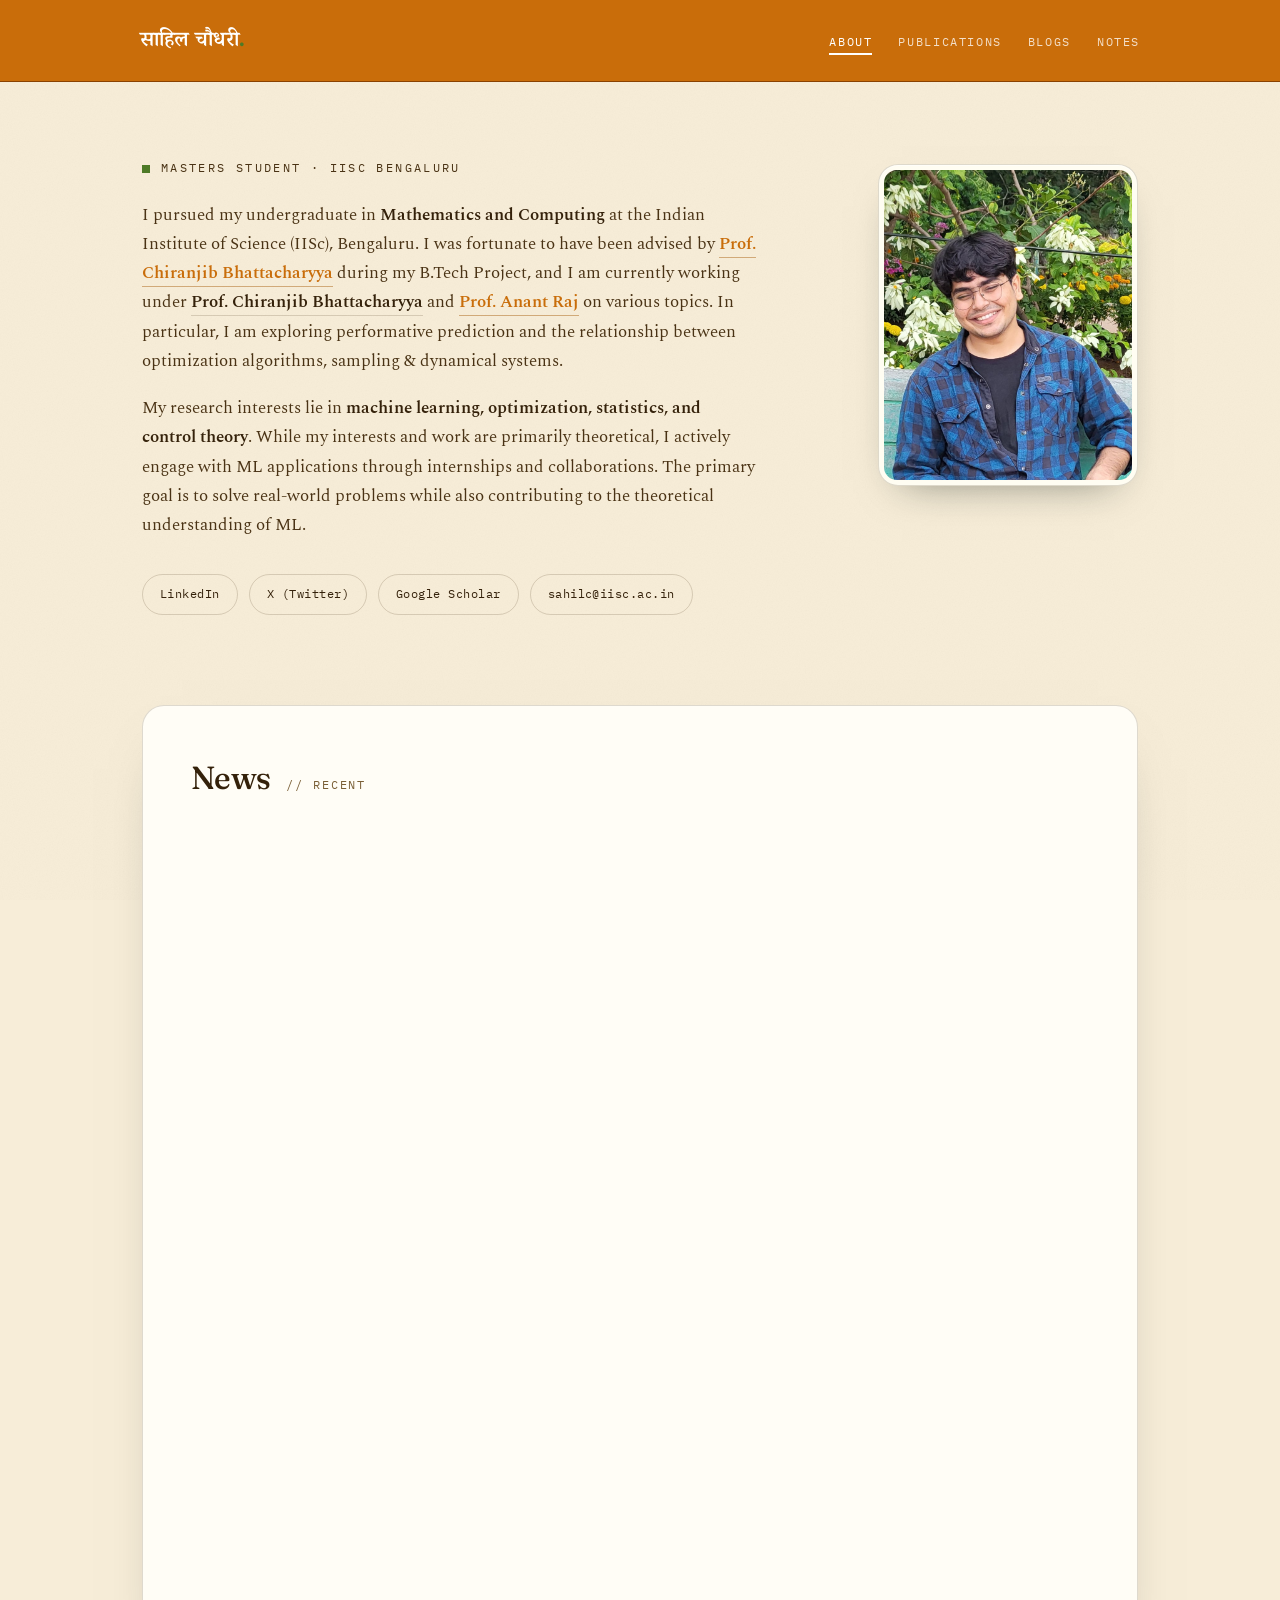
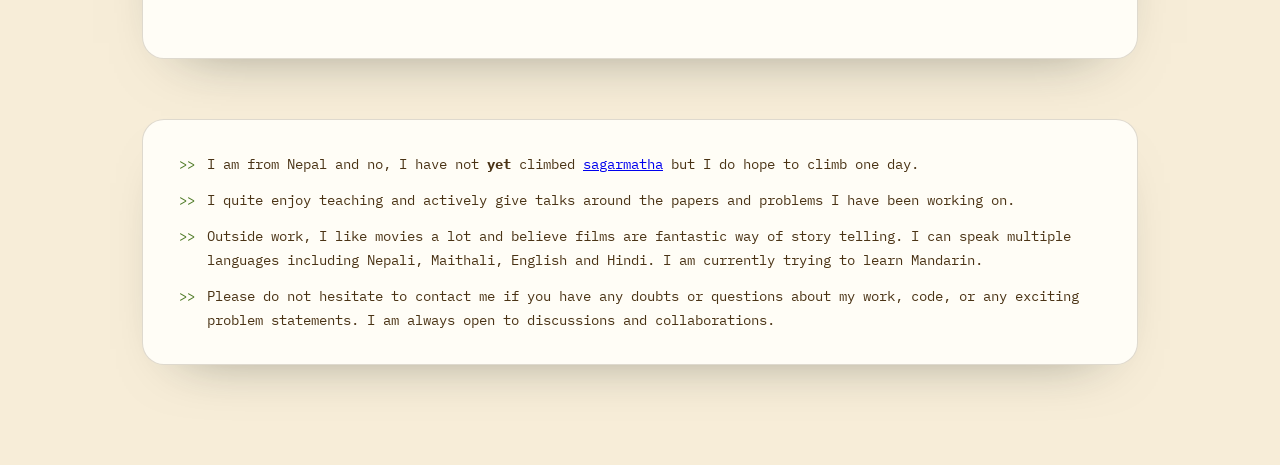
==== commit 08e8bbbe: "updates" ====
--- a/index.html
+++ b/index.html
@@ -7,6 +7,7 @@
   <link rel="preconnect" href="https://fonts.googleapis.com">
   <link rel="preconnect" href="https://fonts.gstatic.com" crossorigin>
   <link href="https://fonts.googleapis.com/css2?family=Fraunces:opsz,wght@9..144,400;9..144,500;9..144,600&family=Spectral:ital,wght@0,400;0,500;1,400&family=IBM+Plex+Mono:wght@400;500;600&display=swap" rel="stylesheet">
+  <link href="https://fonts.googleapis.com/css2?family=Noto+Serif+Devanagari:wght@600&text=%E0%A4%B8%E0%A4%BE%E0%A4%B9%E0%A4%BF%E0%A4%B2%20%E0%A4%9A%E0%A5%8C%E0%A4%A7%E0%A4%B0%E0%A5%80&display=swap" rel="stylesheet">
   <!-- <link rel="stylesheet" href="style.css" /> -->
   <link rel="stylesheet" href="style-marigold.css" />
 </head>
@@ -16,7 +17,7 @@
   <div class="page">
     <header class="nav">
       <div class="wrap nav-inner">
-        <a class="brand" href="index.html">Sahil Chaudhary<span class="dot">.</span></a>
+        <a class="brand" href="index.html" title="Sahil Chaudhary" aria-label="Sahil Chaudhary"><span class="brand-deva" lang="ne">साहिल चौधरी</span><span class="dot">.</span></a>
         <nav class="menu" aria-label="Primary">
           <a href="index.html" aria-current="page">About</a>
           <a href="publications.html">Publications</a>
--- a/style-marigold.css
+++ b/style-marigold.css
@@ -60,6 +60,7 @@
   color:#fff; text-decoration:none;
 }
 .brand .dot{color:var(--pen-red);}
+.brand-deva{font-family:"Noto Serif Devanagari",var(--display); letter-spacing:0;}
 nav.menu{display:flex; gap:26px;}
 nav.menu a{
   font-family:var(--mono); font-size:.72rem; letter-spacing:.14em; text-transform:uppercase;
